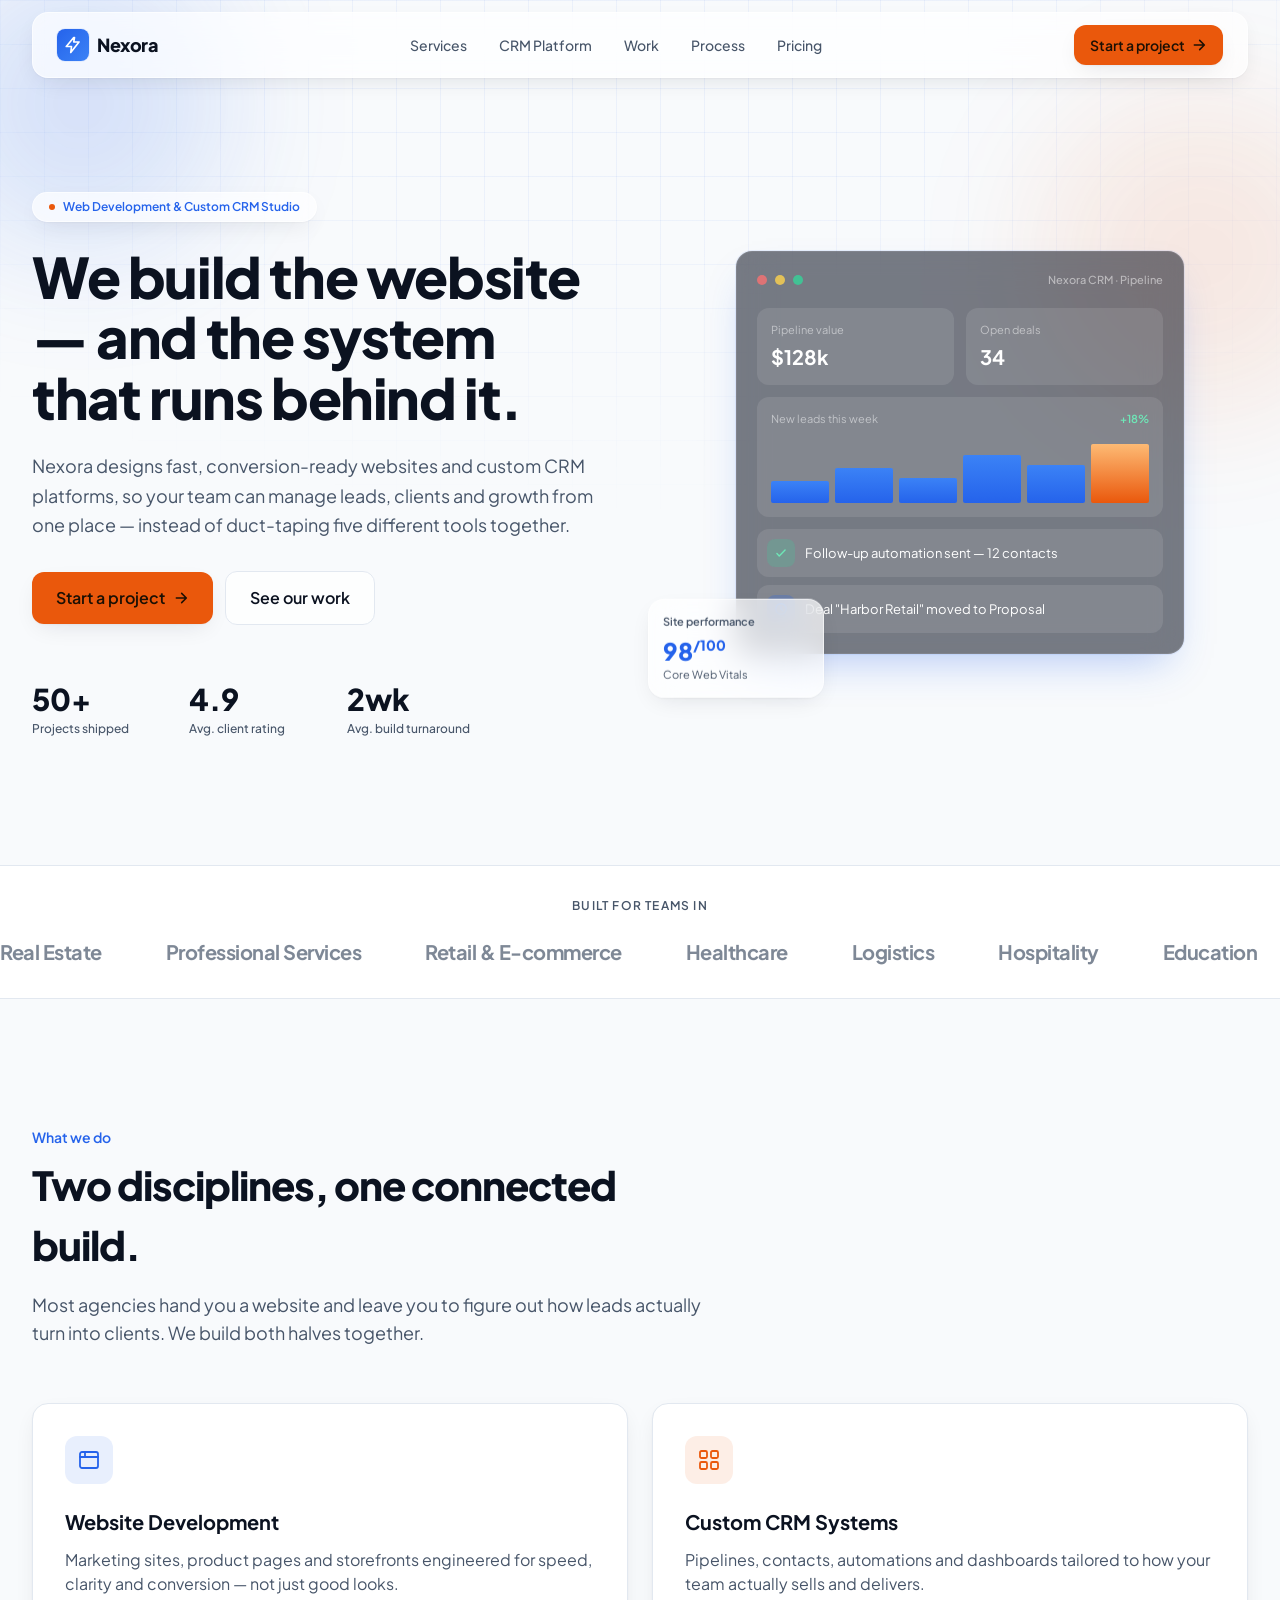
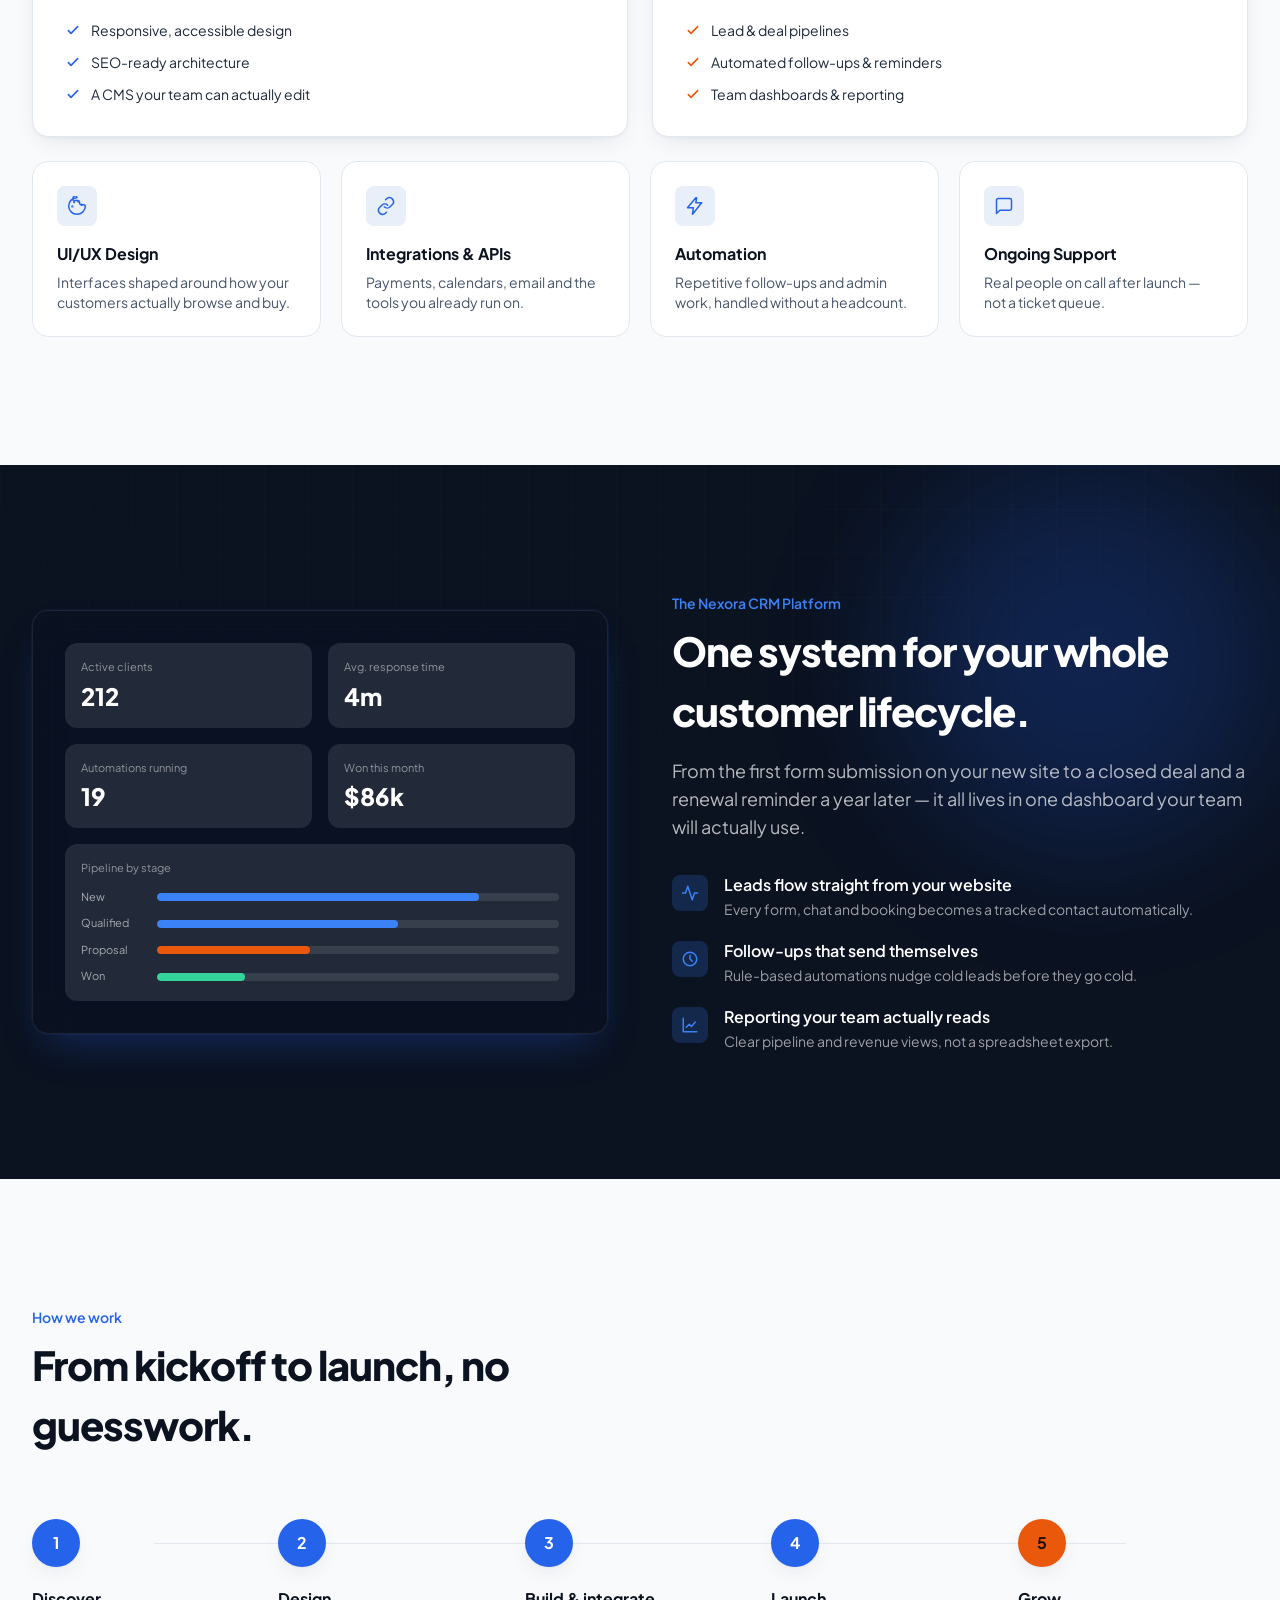
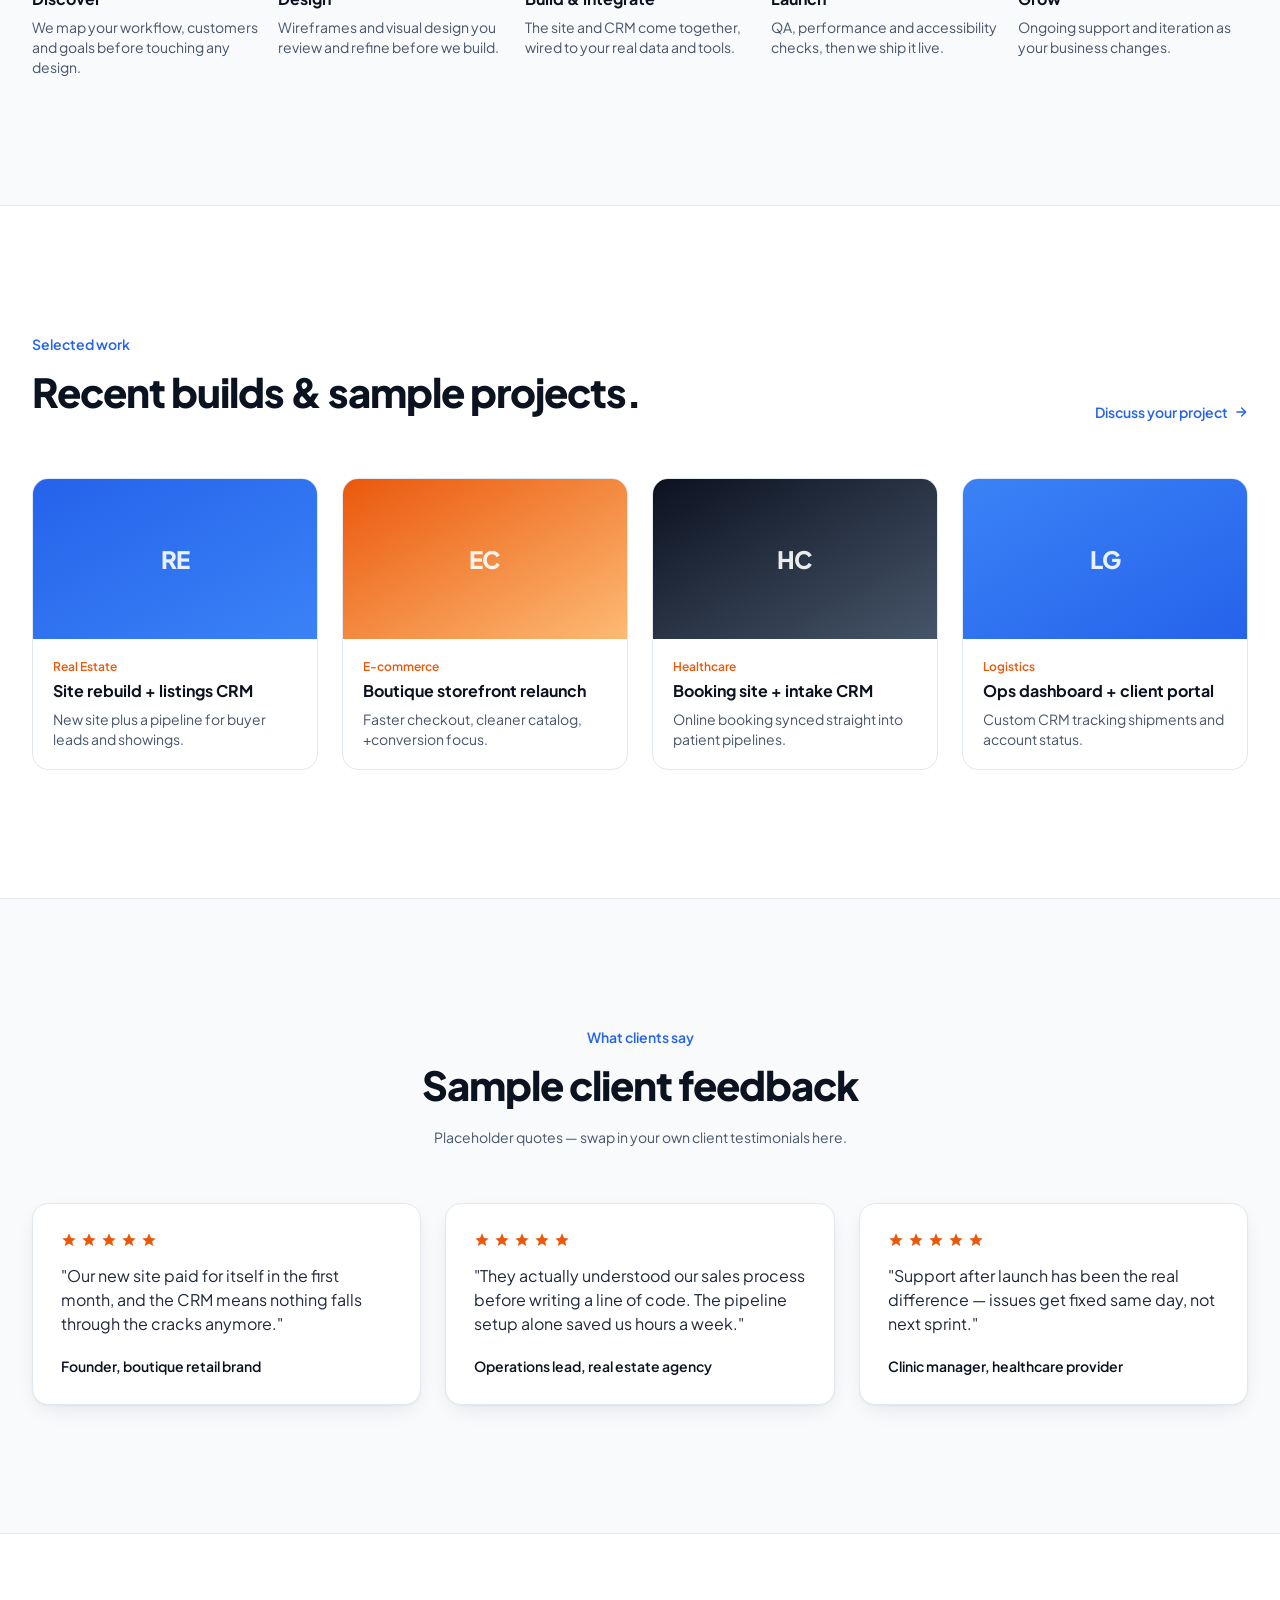
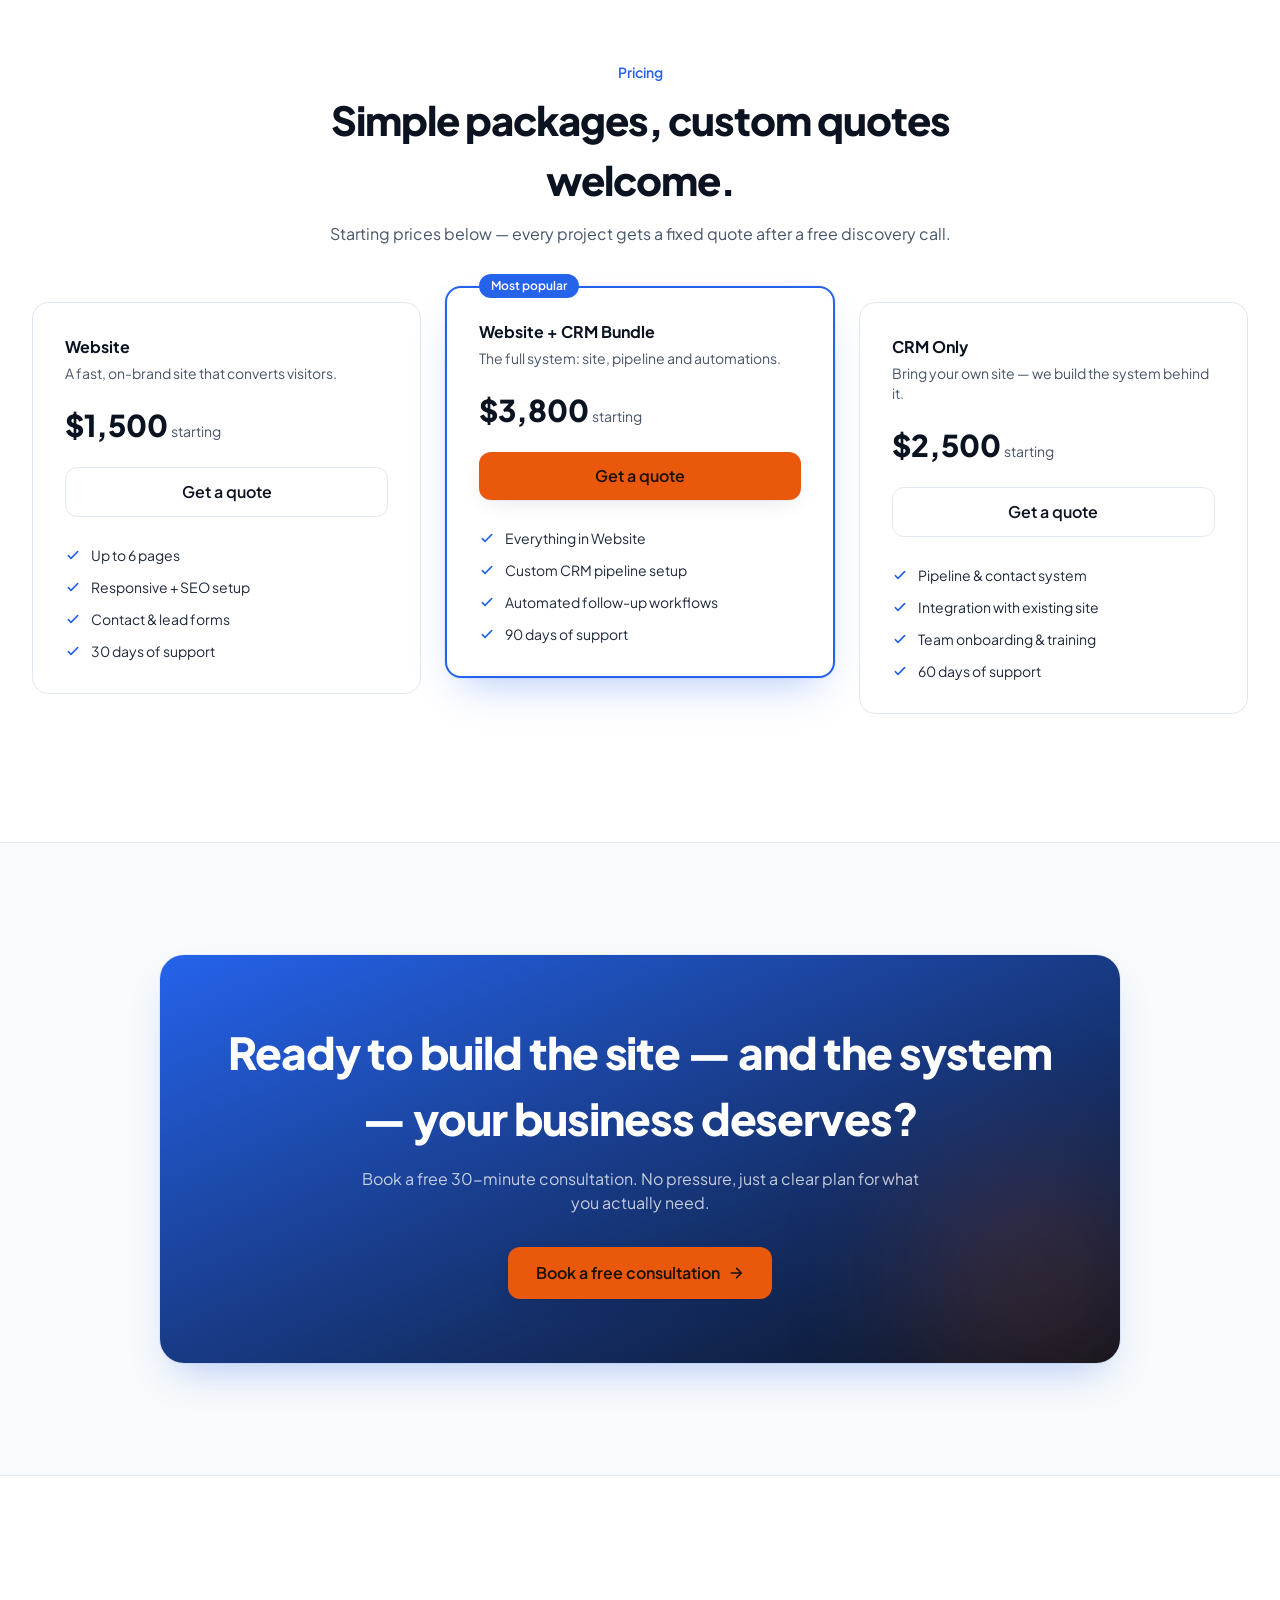
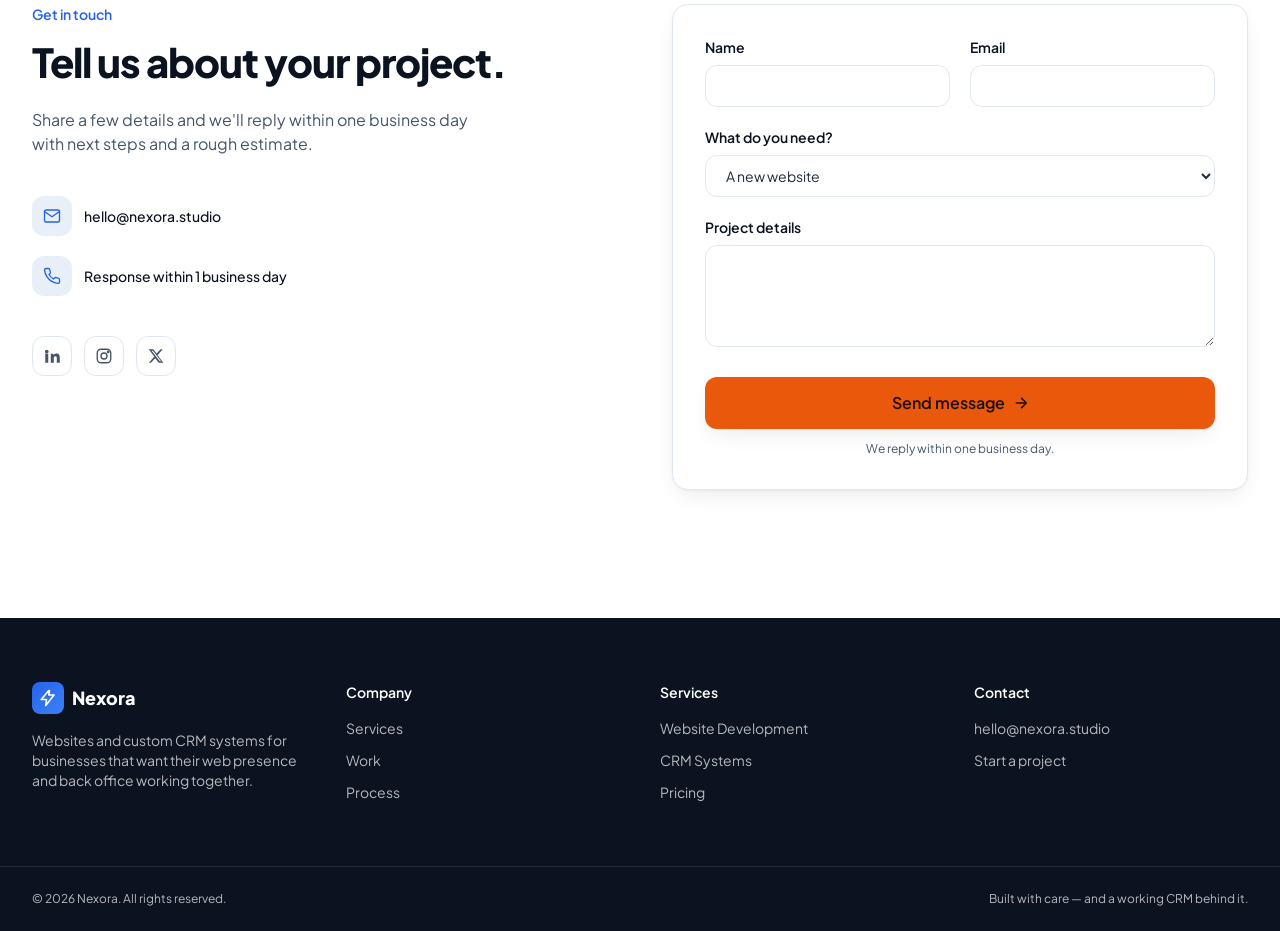
==== index.html @ 3439d44a "Build Nexora business site: websites & CRM studio landing page - Replace placeholder Index.html with" ====
<!DOCTYPE html>
<html lang="en">
<head>
<meta charset="UTF-8" />
<meta name="viewport" content="width=device-width, initial-scale=1.0" />
<title>Nexora — Websites &amp; CRM Systems Built to Grow Your Business</title>
<meta name="description" content="Nexora designs fast, conversion-ready websites and custom CRM systems, so you can run leads, clients and growth from one place." />
<meta name="theme-color" content="#F8FAFC" />

<link rel="preconnect" href="https://fonts.googleapis.com" />
<link rel="preconnect" href="https://fonts.gstatic.com" crossorigin />
<link href="https://fonts.googleapis.com/css2?family=Plus+Jakarta+Sans:wght@400;500;600;700;800&family=Plus+Jakarta+Sans:ital@0;1&display=swap" rel="stylesheet" />

<!-- Tailwind is pre-compiled to assets/css/tailwind.css (see assets/README.md) — no runtime CDN dependency. -->
<link rel="stylesheet" href="assets/css/tailwind.css" />
<link rel="stylesheet" href="assets/css/custom.css" />
</head>
<body class="bg-bg text-fg font-sans antialiased">

<a href="#main" class="skip-link">Skip to content</a>

<!-- ============ NAV ============ -->
<header id="site-nav" class="fixed top-0 inset-x-0 z-50 transition-all duration-300">
  <div class="mx-auto max-w-7xl px-5 sm:px-8">
    <div id="nav-inner" class="mt-3 flex items-center justify-between rounded-2xl glass shadow-soft px-4 sm:px-6 py-3 transition-all duration-300">
      <a href="#main" class="flex items-center gap-2 font-extrabold text-lg tracking-tight text-ink">
        <span class="inline-flex h-8 w-8 items-center justify-center rounded-lg bg-gradient-to-br from-primary to-secondary text-white shadow-glow" aria-hidden="true">
          <svg width="18" height="18" viewBox="0 0 24 24" fill="none" stroke="currentColor" stroke-width="2.2" stroke-linecap="round" stroke-linejoin="round"><path d="M13 2 3 14h7l-1 8 11-14h-7l1-6z"/></svg>
        </span>
        Nexora
      </a>

      <nav aria-label="Primary" class="hidden md:flex items-center gap-8 text-sm font-medium text-mutedfg">
        <a href="#services" class="nav-link hover:text-ink">Services</a>
        <a href="#crm" class="nav-link hover:text-ink">CRM Platform</a>
        <a href="#work" class="nav-link hover:text-ink">Work</a>
        <a href="#process" class="nav-link hover:text-ink">Process</a>
        <a href="#pricing" class="nav-link hover:text-ink">Pricing</a>
      </nav>

      <div class="flex items-center gap-2">
        <a href="#contact" class="hidden sm:inline-flex btn items-center gap-1.5 rounded-xl bg-accent text-onaccent px-4 py-2.5 text-sm font-semibold shadow-soft hover:shadow-glow">
          Start a project
          <svg width="16" height="16" viewBox="0 0 24 24" fill="none" stroke="currentColor" stroke-width="2.3" stroke-linecap="round" stroke-linejoin="round" aria-hidden="true"><path d="M5 12h14M13 5l7 7-7 7"/></svg>
        </a>
        <button id="menu-btn" type="button" aria-label="Open menu" aria-expanded="false" aria-controls="mobile-menu" class="md:hidden inline-flex h-10 w-10 items-center justify-center rounded-xl text-ink hover:bg-muted">
          <svg id="icon-open" width="22" height="22" viewBox="0 0 24 24" fill="none" stroke="currentColor" stroke-width="2" stroke-linecap="round"><path d="M4 7h16M4 12h16M4 17h16"/></svg>
          <svg id="icon-close" width="22" height="22" viewBox="0 0 24 24" fill="none" stroke="currentColor" stroke-width="2" stroke-linecap="round" class="hidden"><path d="M6 6l12 12M18 6 6 18"/></svg>
        </button>
      </div>
    </div>

    <nav id="mobile-menu" aria-label="Mobile" class="hidden md:hidden mt-2 rounded-2xl glass shadow-soft p-4 flex flex-col gap-1 text-sm font-medium text-mutedfg">
      <a href="#services" class="rounded-lg px-3 py-2.5 hover:bg-muted hover:text-ink">Services</a>
      <a href="#crm" class="rounded-lg px-3 py-2.5 hover:bg-muted hover:text-ink">CRM Platform</a>
      <a href="#work" class="rounded-lg px-3 py-2.5 hover:bg-muted hover:text-ink">Work</a>
      <a href="#process" class="rounded-lg px-3 py-2.5 hover:bg-muted hover:text-ink">Process</a>
      <a href="#pricing" class="rounded-lg px-3 py-2.5 hover:bg-muted hover:text-ink">Pricing</a>
      <a href="#contact" class="mt-2 inline-flex justify-center items-center gap-1.5 rounded-xl bg-accent text-onaccent px-4 py-2.5 font-semibold">Start a project</a>
    </nav>
  </div>
</header>

<main id="main">

  <!-- ============ HERO ============ -->
  <section class="relative overflow-hidden pt-40 pb-24 sm:pt-48 sm:pb-32">
    <div class="absolute inset-0 bg-grid" aria-hidden="true"></div>
    <div class="blob w-72 h-72 bg-primary/30 -top-10 -left-16" aria-hidden="true"></div>
    <div class="blob blob-2 w-80 h-80 bg-accent/20 top-24 -right-20" aria-hidden="true"></div>

    <div class="relative mx-auto max-w-7xl px-5 sm:px-8">
      <div class="grid lg:grid-cols-2 gap-16 items-center">
        <div>
          <div data-reveal data-reveal-y="16" class="inline-flex items-center gap-2 rounded-full glass px-4 py-1.5 text-xs font-semibold text-primary shadow-soft">
            <span class="h-1.5 w-1.5 rounded-full bg-accent" aria-hidden="true"></span>
            Web Development &amp; Custom CRM Studio
          </div>

          <h1 data-reveal data-reveal-y="22" class="mt-6 font-extrabold tracking-tight text-ink" style="font-size:clamp(2.25rem,5vw,3.5rem); line-height:1.08;">
            We build the website — and the system that runs behind it.
          </h1>

          <p data-reveal data-reveal-y="22" class="mt-6 max-w-xl text-lg text-mutedfg leading-relaxed">
            Nexora designs fast, conversion-ready websites and custom CRM platforms, so your team can manage leads, clients and growth from one place — instead of duct-taping five different tools together.
          </p>

          <div data-reveal data-reveal-y="22" class="mt-8 flex flex-wrap items-center gap-3">
            <a href="#contact" class="btn inline-flex items-center gap-2 rounded-xl bg-accent text-onaccent px-6 py-3.5 font-semibold shadow-soft hover:shadow-glow">
              Start a project
              <svg width="16" height="16" viewBox="0 0 24 24" fill="none" stroke="currentColor" stroke-width="2.3" stroke-linecap="round" stroke-linejoin="round" aria-hidden="true"><path d="M5 12h14M13 5l7 7-7 7"/></svg>
            </a>
            <a href="#work" class="btn inline-flex items-center gap-2 rounded-xl border border-borderc bg-white/70 px-6 py-3.5 font-semibold text-ink hover:bg-white">
              See our work
            </a>
          </div>

          <dl data-reveal data-reveal-y="18" class="mt-14 grid grid-cols-3 gap-6 max-w-md">
            <div>
              <dt class="sr-only">Projects shipped</dt>
              <dd class="text-3xl font-extrabold text-ink"><span class="counter" data-target="50">0</span>+</dd>
              <p class="mt-1 text-xs font-medium text-mutedfg">Projects shipped</p>
            </div>
            <div>
              <dt class="sr-only">Average client rating</dt>
              <dd class="text-3xl font-extrabold text-ink"><span class="counter" data-target="4.9" data-decimal="1">0</span></dd>
              <p class="mt-1 text-xs font-medium text-mutedfg">Avg. client rating</p>
            </div>
            <div>
              <dt class="sr-only">Average build time in weeks</dt>
              <dd class="text-3xl font-extrabold text-ink"><span class="counter" data-target="2">0</span>wk</dd>
              <p class="mt-1 text-xs font-medium text-mutedfg">Avg. build turnaround</p>
            </div>
          </dl>
        </div>

        <!-- Floating CRM mockup -->
        <div class="relative" data-reveal data-reveal-y="30">
          <div id="hero-float" class="relative mx-auto max-w-md rounded-2xl glass-dark shadow-glow p-5 text-white">
            <div class="flex items-center justify-between">
              <div class="flex items-center gap-2">
                <span class="h-2.5 w-2.5 rounded-full bg-red-400/80" aria-hidden="true"></span>
                <span class="h-2.5 w-2.5 rounded-full bg-amber-300/80" aria-hidden="true"></span>
                <span class="h-2.5 w-2.5 rounded-full bg-emerald-400/80" aria-hidden="true"></span>
              </div>
              <span class="text-[11px] font-medium text-white/50">Nexora CRM · Pipeline</span>
            </div>

            <div class="mt-5 grid grid-cols-2 gap-3">
              <div class="rounded-xl bg-white/10 p-3.5">
                <p class="text-[11px] text-white/50">Pipeline value</p>
                <p class="mt-1 text-xl font-bold">$<span class="counter" data-target="128">0</span>k</p>
              </div>
              <div class="rounded-xl bg-white/10 p-3.5">
                <p class="text-[11px] text-white/50">Open deals</p>
                <p class="mt-1 text-xl font-bold"><span class="counter" data-target="34">0</span></p>
              </div>
            </div>

            <div class="mt-3 rounded-xl bg-white/10 p-3.5">
              <div class="flex items-center justify-between text-[11px] text-white/50">
                <span>New leads this week</span>
                <span class="text-emerald-300 font-semibold">+18%</span>
              </div>
              <div class="mt-3 flex items-end gap-1.5 h-16" aria-hidden="true">
                <span class="flex-1 rounded-sm bg-gradient-to-t from-primary to-secondary" style="height:35%"></span>
                <span class="flex-1 rounded-sm bg-gradient-to-t from-primary to-secondary" style="height:55%"></span>
                <span class="flex-1 rounded-sm bg-gradient-to-t from-primary to-secondary" style="height:40%"></span>
                <span class="flex-1 rounded-sm bg-gradient-to-t from-primary to-secondary" style="height:75%"></span>
                <span class="flex-1 rounded-sm bg-gradient-to-t from-primary to-secondary" style="height:60%"></span>
                <span class="flex-1 rounded-sm bg-gradient-to-t from-accent to-orange-300" style="height:92%"></span>
              </div>
            </div>

            <ul class="mt-3 space-y-2">
              <li class="flex items-center gap-2.5 rounded-xl bg-white/10 p-2.5 text-[13px]">
                <span class="flex h-7 w-7 items-center justify-center rounded-lg bg-emerald-400/20 text-emerald-300" aria-hidden="true">
                  <svg width="14" height="14" viewBox="0 0 24 24" fill="none" stroke="currentColor" stroke-width="2.4" stroke-linecap="round" stroke-linejoin="round"><path d="m5 13 4 4L19 7"/></svg>
                </span>
                Follow-up automation sent — 12 contacts
              </li>
              <li class="flex items-center gap-2.5 rounded-xl bg-white/10 p-2.5 text-[13px]">
                <span class="flex h-7 w-7 items-center justify-center rounded-lg bg-primary/25 text-secondary" aria-hidden="true">
                  <svg width="14" height="14" viewBox="0 0 24 24" fill="none" stroke="currentColor" stroke-width="2.4" stroke-linecap="round" stroke-linejoin="round"><path d="M12 8v4l3 3"/><circle cx="12" cy="12" r="9"/></svg>
                </span>
                Deal "Harbor Retail" moved to Proposal
              </li>
            </ul>
          </div>

          <div class="absolute -bottom-6 -left-6 hidden sm:block rounded-2xl glass shadow-soft p-3.5 w-44" id="hero-badge">
            <p class="text-[11px] font-semibold text-mutedfg">Site performance</p>
            <p class="mt-1 text-2xl font-extrabold text-primary">98<span class="text-sm align-top">/100</span></p>
            <p class="text-[11px] text-mutedfg">Core Web Vitals</p>
          </div>
        </div>
      </div>
    </div>
  </section>

  <!-- ============ LOGO / TRUST MARQUEE ============ -->
  <section class="border-y border-borderc bg-white py-8 overflow-hidden" aria-label="Industries we work with">
    <p class="text-center text-xs font-semibold uppercase tracking-widest text-mutedfg mb-6">Built for teams in</p>
    <div class="relative">
      <div class="flex whitespace-nowrap marquee-track w-max text-mutedfg/70 font-bold text-xl tracking-tight gap-16">
        <span>Real Estate</span><span>Professional Services</span><span>Retail &amp; E-commerce</span><span>Healthcare</span><span>Logistics</span><span>Hospitality</span><span>Education</span>
        <span>Real Estate</span><span>Professional Services</span><span>Retail &amp; E-commerce</span><span>Healthcare</span><span>Logistics</span><span>Hospitality</span><span>Education</span>
      </div>
    </div>
  </section>

  <!-- ============ SERVICES ============ -->
  <section id="services" class="py-24 sm:py-32">
    <div class="mx-auto max-w-7xl px-5 sm:px-8">
      <div class="max-w-2xl" data-reveal data-reveal-y="20">
        <p class="text-sm font-semibold text-primary">What we do</p>
        <h2 class="mt-2 font-extrabold text-ink tracking-tight" style="font-size:clamp(1.75rem,3.4vw,2.5rem);">Two disciplines, one connected build.</h2>
        <p class="mt-4 text-lg text-mutedfg">Most agencies hand you a website and leave you to figure out how leads actually turn into clients. We build both halves together.</p>
      </div>

      <div class="mt-14 grid lg:grid-cols-2 gap-6">
        <!-- Website Dev -->
        <div data-reveal data-reveal-y="24" class="group relative rounded-2xl border border-borderc bg-card p-8 shadow-soft card-hover">
          <span class="flex h-12 w-12 items-center justify-center rounded-xl bg-primary/10 text-primary" aria-hidden="true">
            <svg width="24" height="24" viewBox="0 0 24 24" fill="none" stroke="currentColor" stroke-width="1.8" stroke-linecap="round" stroke-linejoin="round"><rect x="3" y="4" width="18" height="16" rx="2"/><path d="M3 9h18M8 4v5"/></svg>
          </span>
          <h3 class="mt-6 text-xl font-bold text-ink">Website Development</h3>
          <p class="mt-3 text-mutedfg">Marketing sites, product pages and storefronts engineered for speed, clarity and conversion — not just good looks.</p>
          <ul class="mt-6 space-y-3 text-sm text-fg">
            <li class="flex items-start gap-2.5"><svg class="mt-0.5 shrink-0 text-primary" width="16" height="16" viewBox="0 0 24 24" fill="none" stroke="currentColor" stroke-width="2.4" stroke-linecap="round" stroke-linejoin="round" aria-hidden="true"><path d="m5 13 4 4L19 7"/></svg>Responsive, accessible design</li>
            <li class="flex items-start gap-2.5"><svg class="mt-0.5 shrink-0 text-primary" width="16" height="16" viewBox="0 0 24 24" fill="none" stroke="currentColor" stroke-width="2.4" stroke-linecap="round" stroke-linejoin="round" aria-hidden="true"><path d="m5 13 4 4L19 7"/></svg>SEO-ready architecture</li>
            <li class="flex items-start gap-2.5"><svg class="mt-0.5 shrink-0 text-primary" width="16" height="16" viewBox="0 0 24 24" fill="none" stroke="currentColor" stroke-width="2.4" stroke-linecap="round" stroke-linejoin="round" aria-hidden="true"><path d="m5 13 4 4L19 7"/></svg>A CMS your team can actually edit</li>
          </ul>
        </div>

        <!-- CRM -->
        <div data-reveal data-reveal-y="24" class="group relative rounded-2xl border border-borderc bg-card p-8 shadow-soft card-hover">
          <span class="flex h-12 w-12 items-center justify-center rounded-xl bg-accent/10 text-accent" aria-hidden="true">
            <svg width="24" height="24" viewBox="0 0 24 24" fill="none" stroke="currentColor" stroke-width="1.8" stroke-linecap="round" stroke-linejoin="round"><rect x="3" y="3" width="7" height="7" rx="1.5"/><rect x="14" y="3" width="7" height="7" rx="1.5"/><rect x="3" y="14" width="7" height="7" rx="1.5"/><rect x="14" y="14" width="7" height="7" rx="1.5"/></svg>
          </span>
          <h3 class="mt-6 text-xl font-bold text-ink">Custom CRM Systems</h3>
          <p class="mt-3 text-mutedfg">Pipelines, contacts, automations and dashboards tailored to how your team actually sells and delivers.</p>
          <ul class="mt-6 space-y-3 text-sm text-fg">
            <li class="flex items-start gap-2.5"><svg class="mt-0.5 shrink-0 text-accent" width="16" height="16" viewBox="0 0 24 24" fill="none" stroke="currentColor" stroke-width="2.4" stroke-linecap="round" stroke-linejoin="round" aria-hidden="true"><path d="m5 13 4 4L19 7"/></svg>Lead &amp; deal pipelines</li>
            <li class="flex items-start gap-2.5"><svg class="mt-0.5 shrink-0 text-accent" width="16" height="16" viewBox="0 0 24 24" fill="none" stroke="currentColor" stroke-width="2.4" stroke-linecap="round" stroke-linejoin="round" aria-hidden="true"><path d="m5 13 4 4L19 7"/></svg>Automated follow-ups &amp; reminders</li>
            <li class="flex items-start gap-2.5"><svg class="mt-0.5 shrink-0 text-accent" width="16" height="16" viewBox="0 0 24 24" fill="none" stroke="currentColor" stroke-width="2.4" stroke-linecap="round" stroke-linejoin="round" aria-hidden="true"><path d="m5 13 4 4L19 7"/></svg>Team dashboards &amp; reporting</li>
          </ul>
        </div>
      </div>

      <!-- supporting features -->
      <div class="mt-6 grid sm:grid-cols-2 lg:grid-cols-4 gap-5">
        <div data-reveal data-reveal-y="20" class="rounded-2xl border border-borderc bg-card p-6 card-hover">
          <span class="flex h-10 w-10 items-center justify-center rounded-lg bg-muted text-primary" aria-hidden="true">
            <svg width="20" height="20" viewBox="0 0 24 24" fill="none" stroke="currentColor" stroke-width="1.8" stroke-linecap="round" stroke-linejoin="round"><circle cx="13.5" cy="6.5" r=".5"/><circle cx="17.5" cy="10.5" r=".5"/><circle cx="8.5" cy="7.5" r=".5"/><circle cx="6.5" cy="12.5" r=".5"/><path d="M12 2a10 10 0 1 0 10 10c0-1-1-1.5-2-1.5h-3a2 2 0 0 1-2-2v-1a2 2 0 0 0-2-2H9a2 2 0 0 1-2-2 4 4 0 0 1 4-4Z"/></svg>
          </span>
          <h4 class="mt-4 font-bold text-ink">UI/UX Design</h4>
          <p class="mt-1.5 text-sm text-mutedfg">Interfaces shaped around how your customers actually browse and buy.</p>
        </div>
        <div data-reveal data-reveal-y="20" class="rounded-2xl border border-borderc bg-card p-6 card-hover">
          <span class="flex h-10 w-10 items-center justify-center rounded-lg bg-muted text-primary" aria-hidden="true">
            <svg width="20" height="20" viewBox="0 0 24 24" fill="none" stroke="currentColor" stroke-width="1.8" stroke-linecap="round" stroke-linejoin="round"><path d="M10 13a5 5 0 0 0 7 0l3-3a5 5 0 0 0-7-7l-1.5 1.5"/><path d="M14 11a5 5 0 0 0-7 0l-3 3a5 5 0 0 0 7 7l1.5-1.5"/></svg>
          </span>
          <h4 class="mt-4 font-bold text-ink">Integrations &amp; APIs</h4>
          <p class="mt-1.5 text-sm text-mutedfg">Payments, calendars, email and the tools you already run on.</p>
        </div>
        <div data-reveal data-reveal-y="20" class="rounded-2xl border border-borderc bg-card p-6 card-hover">
          <span class="flex h-10 w-10 items-center justify-center rounded-lg bg-muted text-primary" aria-hidden="true">
            <svg width="20" height="20" viewBox="0 0 24 24" fill="none" stroke="currentColor" stroke-width="1.8" stroke-linecap="round" stroke-linejoin="round"><path d="M13 2 3 14h7l-1 8 11-14h-7l1-6z"/></svg>
          </span>
          <h4 class="mt-4 font-bold text-ink">Automation</h4>
          <p class="mt-1.5 text-sm text-mutedfg">Repetitive follow-ups and admin work, handled without a headcount.</p>
        </div>
        <div data-reveal data-reveal-y="20" class="rounded-2xl border border-borderc bg-card p-6 card-hover">
          <span class="flex h-10 w-10 items-center justify-center rounded-lg bg-muted text-primary" aria-hidden="true">
            <svg width="20" height="20" viewBox="0 0 24 24" fill="none" stroke="currentColor" stroke-width="1.8" stroke-linecap="round" stroke-linejoin="round"><path d="M21 15a2 2 0 0 1-2 2H7l-4 4V5a2 2 0 0 1 2-2h14a2 2 0 0 1 2 2z"/></svg>
          </span>
          <h4 class="mt-4 font-bold text-ink">Ongoing Support</h4>
          <p class="mt-1.5 text-sm text-mutedfg">Real people on call after launch — not a ticket queue.</p>
        </div>
      </div>
    </div>
  </section>

  <!-- ============ CRM SHOWCASE ============ -->
  <section id="crm" class="relative py-24 sm:py-32 bg-ink overflow-hidden">
    <div class="absolute inset-0 opacity-40 bg-grid" style="filter:invert(1);" aria-hidden="true"></div>
    <div class="blob w-96 h-96 bg-primary/40 top-0 right-0" aria-hidden="true"></div>

    <div class="relative mx-auto max-w-7xl px-5 sm:px-8 grid lg:grid-cols-2 gap-16 items-center">
      <div class="order-2 lg:order-1" data-reveal data-reveal-y="26">
        <div class="rounded-2xl glass-dark p-6 sm:p-8 text-white shadow-glow">
          <div class="grid grid-cols-2 gap-4">
            <div class="rounded-xl bg-white/10 p-4">
              <p class="text-[11px] text-white/50">Active clients</p>
              <p class="mt-1 text-2xl font-extrabold"><span class="counter" data-target="212">0</span></p>
            </div>
            <div class="rounded-xl bg-white/10 p-4">
              <p class="text-[11px] text-white/50">Avg. response time</p>
              <p class="mt-1 text-2xl font-extrabold"><span class="counter" data-target="4">0</span>m</p>
            </div>
            <div class="rounded-xl bg-white/10 p-4">
              <p class="text-[11px] text-white/50">Automations running</p>
              <p class="mt-1 text-2xl font-extrabold"><span class="counter" data-target="19">0</span></p>
            </div>
            <div class="rounded-xl bg-white/10 p-4">
              <p class="text-[11px] text-white/50">Won this month</p>
              <p class="mt-1 text-2xl font-extrabold">$<span class="counter" data-target="86">0</span>k</p>
            </div>
          </div>

          <div class="mt-4 rounded-xl bg-white/10 p-4">
            <p class="text-[11px] text-white/50 mb-3">Pipeline by stage</p>
            <div class="space-y-2.5" aria-hidden="true">
              <div class="flex items-center gap-3 text-[11px] text-white/60">
                <span class="w-16">New</span>
                <span class="flex-1 h-2 rounded-full bg-white/10 overflow-hidden"><span class="block h-full w-[80%] rounded-full bg-secondary"></span></span>
              </div>
              <div class="flex items-center gap-3 text-[11px] text-white/60">
                <span class="w-16">Qualified</span>
                <span class="flex-1 h-2 rounded-full bg-white/10 overflow-hidden"><span class="block h-full w-[60%] rounded-full bg-secondary"></span></span>
              </div>
              <div class="flex items-center gap-3 text-[11px] text-white/60">
                <span class="w-16">Proposal</span>
                <span class="flex-1 h-2 rounded-full bg-white/10 overflow-hidden"><span class="block h-full w-[38%] rounded-full bg-accent"></span></span>
              </div>
              <div class="flex items-center gap-3 text-[11px] text-white/60">
                <span class="w-16">Won</span>
                <span class="flex-1 h-2 rounded-full bg-white/10 overflow-hidden"><span class="block h-full w-[22%] rounded-full bg-emerald-400"></span></span>
              </div>
            </div>
          </div>
        </div>
      </div>

      <div class="order-1 lg:order-2 text-white">
        <p data-reveal data-reveal-y="16" class="text-sm font-semibold text-secondary">The Nexora CRM Platform</p>
        <h2 data-reveal data-reveal-y="20" class="mt-2 font-extrabold tracking-tight" style="font-size:clamp(1.75rem,3.4vw,2.5rem);">One system for your whole customer lifecycle.</h2>
        <p data-reveal data-reveal-y="20" class="mt-4 text-lg text-white/70">From the first form submission on your new site to a closed deal and a renewal reminder a year later — it all lives in one dashboard your team will actually use.</p>

        <ul class="mt-8 space-y-5">
          <li data-reveal data-reveal-y="18" class="flex gap-4">
            <span class="mt-0.5 flex h-9 w-9 shrink-0 items-center justify-center rounded-lg bg-secondary/20 text-secondary" aria-hidden="true">
              <svg width="18" height="18" viewBox="0 0 24 24" fill="none" stroke="currentColor" stroke-width="2" stroke-linecap="round" stroke-linejoin="round"><path d="M22 12h-4l-3 9L9 3l-3 9H2"/></svg>
            </span>
            <div>
              <p class="font-semibold">Leads flow straight from your website</p>
              <p class="text-sm text-white/60 mt-0.5">Every form, chat and booking becomes a tracked contact automatically.</p>
            </div>
          </li>
          <li data-reveal data-reveal-y="18" class="flex gap-4">
            <span class="mt-0.5 flex h-9 w-9 shrink-0 items-center justify-center rounded-lg bg-secondary/20 text-secondary" aria-hidden="true">
              <svg width="18" height="18" viewBox="0 0 24 24" fill="none" stroke="currentColor" stroke-width="2" stroke-linecap="round" stroke-linejoin="round"><circle cx="12" cy="12" r="9"/><path d="M12 7v5l3 3"/></svg>
            </span>
            <div>
              <p class="font-semibold">Follow-ups that send themselves</p>
              <p class="text-sm text-white/60 mt-0.5">Rule-based automations nudge cold leads before they go cold.</p>
            </div>
          </li>
          <li data-reveal data-reveal-y="18" class="flex gap-4">
            <span class="mt-0.5 flex h-9 w-9 shrink-0 items-center justify-center rounded-lg bg-secondary/20 text-secondary" aria-hidden="true">
              <svg width="18" height="18" viewBox="0 0 24 24" fill="none" stroke="currentColor" stroke-width="2" stroke-linecap="round" stroke-linejoin="round"><path d="M3 3v18h18"/><path d="M7 15l4-4 3 3 5-6"/></svg>
            </span>
            <div>
              <p class="font-semibold">Reporting your team actually reads</p>
              <p class="text-sm text-white/60 mt-0.5">Clear pipeline and revenue views, not a spreadsheet export.</p>
            </div>
          </li>
        </ul>
      </div>
    </div>
  </section>

  <!-- ============ PROCESS ============ -->
  <section id="process" class="py-24 sm:py-32">
    <div class="mx-auto max-w-7xl px-5 sm:px-8">
      <div class="max-w-2xl" data-reveal data-reveal-y="20">
        <p class="text-sm font-semibold text-primary">How we work</p>
        <h2 class="mt-2 font-extrabold text-ink tracking-tight" style="font-size:clamp(1.75rem,3.4vw,2.5rem);">From kickoff to launch, no guesswork.</h2>
      </div>

      <div class="mt-16 grid sm:grid-cols-2 lg:grid-cols-5 gap-6 lg:gap-4 relative">
        <div class="hidden lg:block absolute top-6 left-[10%] right-[10%] h-px bg-borderc" aria-hidden="true"></div>

        <div data-reveal data-reveal-y="20" class="relative">
          <div class="flex h-12 w-12 items-center justify-center rounded-full bg-primary text-white font-bold shadow-soft relative z-10">1</div>
          <h3 class="mt-5 font-bold text-ink">Discover</h3>
          <p class="mt-1.5 text-sm text-mutedfg">We map your workflow, customers and goals before touching any design.</p>
        </div>
        <div data-reveal data-reveal-y="20" class="relative">
          <div class="flex h-12 w-12 items-center justify-center rounded-full bg-primary text-white font-bold shadow-soft relative z-10">2</div>
          <h3 class="mt-5 font-bold text-ink">Design</h3>
          <p class="mt-1.5 text-sm text-mutedfg">Wireframes and visual design you review and refine before we build.</p>
        </div>
        <div data-reveal data-reveal-y="20" class="relative">
          <div class="flex h-12 w-12 items-center justify-center rounded-full bg-primary text-white font-bold shadow-soft relative z-10">3</div>
          <h3 class="mt-5 font-bold text-ink">Build &amp; integrate</h3>
          <p class="mt-1.5 text-sm text-mutedfg">The site and CRM come together, wired to your real data and tools.</p>
        </div>
        <div data-reveal data-reveal-y="20" class="relative">
          <div class="flex h-12 w-12 items-center justify-center rounded-full bg-primary text-white font-bold shadow-soft relative z-10">4</div>
          <h3 class="mt-5 font-bold text-ink">Launch</h3>
          <p class="mt-1.5 text-sm text-mutedfg">QA, performance and accessibility checks, then we ship it live.</p>
        </div>
        <div data-reveal data-reveal-y="20" class="relative">
          <div class="flex h-12 w-12 items-center justify-center rounded-full bg-accent text-onaccent font-bold shadow-soft relative z-10">5</div>
          <h3 class="mt-5 font-bold text-ink">Grow</h3>
          <p class="mt-1.5 text-sm text-mutedfg">Ongoing support and iteration as your business changes.</p>
        </div>
      </div>
    </div>
  </section>

  <!-- ============ WORK ============ -->
  <section id="work" class="py-24 sm:py-32 bg-white border-y border-borderc">
    <div class="mx-auto max-w-7xl px-5 sm:px-8">
      <div class="flex flex-wrap items-end justify-between gap-6" data-reveal data-reveal-y="20">
        <div class="max-w-2xl">
          <p class="text-sm font-semibold text-primary">Selected work</p>
          <h2 class="mt-2 font-extrabold text-ink tracking-tight" style="font-size:clamp(1.75rem,3.4vw,2.5rem);">Recent builds &amp; sample projects.</h2>
        </div>
        <a href="#contact" class="inline-flex items-center gap-1.5 text-sm font-semibold text-primary hover:underline">
          Discuss your project
          <svg width="14" height="14" viewBox="0 0 24 24" fill="none" stroke="currentColor" stroke-width="2.4" stroke-linecap="round" stroke-linejoin="round" aria-hidden="true"><path d="M5 12h14M13 5l7 7-7 7"/></svg>
        </a>
      </div>

      <div class="mt-14 grid sm:grid-cols-2 lg:grid-cols-4 gap-6">
        <a href="#contact" data-reveal data-reveal-y="24" class="group rounded-2xl border border-borderc overflow-hidden bg-card card-hover">
          <div class="h-40 bg-gradient-to-br from-primary to-secondary relative flex items-center justify-center">
            <span class="text-white/90 font-extrabold text-2xl tracking-tight">RE</span>
            <span class="absolute inset-0 bg-ink/0 group-hover:bg-ink/10 transition-colors"></span>
          </div>
          <div class="p-5">
            <p class="text-xs font-semibold text-accent">Real Estate</p>
            <h3 class="mt-1 font-bold text-ink">Site rebuild + listings CRM</h3>
            <p class="mt-1.5 text-sm text-mutedfg">New site plus a pipeline for buyer leads and showings.</p>
          </div>
        </a>
        <a href="#contact" data-reveal data-reveal-y="24" class="group rounded-2xl border border-borderc overflow-hidden bg-card card-hover">
          <div class="h-40 bg-gradient-to-br from-accent to-orange-300 relative flex items-center justify-center">
            <span class="text-white/90 font-extrabold text-2xl tracking-tight">EC</span>
            <span class="absolute inset-0 bg-ink/0 group-hover:bg-ink/10 transition-colors"></span>
          </div>
          <div class="p-5">
            <p class="text-xs font-semibold text-accent">E-commerce</p>
            <h3 class="mt-1 font-bold text-ink">Boutique storefront relaunch</h3>
            <p class="mt-1.5 text-sm text-mutedfg">Faster checkout, cleaner catalog, +conversion focus.</p>
          </div>
        </a>
        <a href="#contact" data-reveal data-reveal-y="24" class="group rounded-2xl border border-borderc overflow-hidden bg-card card-hover">
          <div class="h-40 bg-gradient-to-br from-ink to-slate-600 relative flex items-center justify-center">
            <span class="text-white/90 font-extrabold text-2xl tracking-tight">HC</span>
            <span class="absolute inset-0 bg-ink/0 group-hover:bg-ink/10 transition-colors"></span>
          </div>
          <div class="p-5">
            <p class="text-xs font-semibold text-accent">Healthcare</p>
            <h3 class="mt-1 font-bold text-ink">Booking site + intake CRM</h3>
            <p class="mt-1.5 text-sm text-mutedfg">Online booking synced straight into patient pipelines.</p>
          </div>
        </a>
        <a href="#contact" data-reveal data-reveal-y="24" class="group rounded-2xl border border-borderc overflow-hidden bg-card card-hover">
          <div class="h-40 bg-gradient-to-br from-secondary to-primary relative flex items-center justify-center">
            <span class="text-white/90 font-extrabold text-2xl tracking-tight">LG</span>
            <span class="absolute inset-0 bg-ink/0 group-hover:bg-ink/10 transition-colors"></span>
          </div>
          <div class="p-5">
            <p class="text-xs font-semibold text-accent">Logistics</p>
            <h3 class="mt-1 font-bold text-ink">Ops dashboard + client portal</h3>
            <p class="mt-1.5 text-sm text-mutedfg">Custom CRM tracking shipments and account status.</p>
          </div>
        </a>
      </div>
    </div>
  </section>

  <!-- ============ TESTIMONIALS ============ -->
  <section class="py-24 sm:py-32">
    <div class="mx-auto max-w-7xl px-5 sm:px-8">
      <div class="max-w-2xl mx-auto text-center" data-reveal data-reveal-y="20">
        <p class="text-sm font-semibold text-primary">What clients say</p>
        <h2 class="mt-2 font-extrabold text-ink tracking-tight" style="font-size:clamp(1.75rem,3.4vw,2.5rem);">Sample client feedback</h2>
        <p class="mt-3 text-sm text-mutedfg">Placeholder quotes — swap in your own client testimonials here.</p>
      </div>

      <div class="mt-14 grid md:grid-cols-3 gap-6">
        <figure data-reveal data-reveal-y="24" class="rounded-2xl border border-borderc bg-card p-7 shadow-soft card-hover">
          <div class="flex gap-1 text-accent" aria-hidden="true">
            <svg width="16" height="16" viewBox="0 0 24 24" fill="currentColor"><path d="M12 2l3 7 7 .6-5.3 4.6 1.6 6.8L12 17.3 5.7 21l1.6-6.8L2 9.6 9 9z"/></svg>
            <svg width="16" height="16" viewBox="0 0 24 24" fill="currentColor"><path d="M12 2l3 7 7 .6-5.3 4.6 1.6 6.8L12 17.3 5.7 21l1.6-6.8L2 9.6 9 9z"/></svg>
            <svg width="16" height="16" viewBox="0 0 24 24" fill="currentColor"><path d="M12 2l3 7 7 .6-5.3 4.6 1.6 6.8L12 17.3 5.7 21l1.6-6.8L2 9.6 9 9z"/></svg>
            <svg width="16" height="16" viewBox="0 0 24 24" fill="currentColor"><path d="M12 2l3 7 7 .6-5.3 4.6 1.6 6.8L12 17.3 5.7 21l1.6-6.8L2 9.6 9 9z"/></svg>
            <svg width="16" height="16" viewBox="0 0 24 24" fill="currentColor"><path d="M12 2l3 7 7 .6-5.3 4.6 1.6 6.8L12 17.3 5.7 21l1.6-6.8L2 9.6 9 9z"/></svg>
          </div>
          <blockquote class="mt-4 text-fg">"Our new site paid for itself in the first month, and the CRM means nothing falls through the cracks anymore."</blockquote>
          <figcaption class="mt-5 text-sm font-semibold text-ink">Founder, boutique retail brand</figcaption>
        </figure>
        <figure data-reveal data-reveal-y="24" class="rounded-2xl border border-borderc bg-card p-7 shadow-soft card-hover">
          <div class="flex gap-1 text-accent" aria-hidden="true">
            <svg width="16" height="16" viewBox="0 0 24 24" fill="currentColor"><path d="M12 2l3 7 7 .6-5.3 4.6 1.6 6.8L12 17.3 5.7 21l1.6-6.8L2 9.6 9 9z"/></svg>
            <svg width="16" height="16" viewBox="0 0 24 24" fill="currentColor"><path d="M12 2l3 7 7 .6-5.3 4.6 1.6 6.8L12 17.3 5.7 21l1.6-6.8L2 9.6 9 9z"/></svg>
            <svg width="16" height="16" viewBox="0 0 24 24" fill="currentColor"><path d="M12 2l3 7 7 .6-5.3 4.6 1.6 6.8L12 17.3 5.7 21l1.6-6.8L2 9.6 9 9z"/></svg>
            <svg width="16" height="16" viewBox="0 0 24 24" fill="currentColor"><path d="M12 2l3 7 7 .6-5.3 4.6 1.6 6.8L12 17.3 5.7 21l1.6-6.8L2 9.6 9 9z"/></svg>
            <svg width="16" height="16" viewBox="0 0 24 24" fill="currentColor"><path d="M12 2l3 7 7 .6-5.3 4.6 1.6 6.8L12 17.3 5.7 21l1.6-6.8L2 9.6 9 9z"/></svg>
          </div>
          <blockquote class="mt-4 text-fg">"They actually understood our sales process before writing a line of code. The pipeline setup alone saved us hours a week."</blockquote>
          <figcaption class="mt-5 text-sm font-semibold text-ink">Operations lead, real estate agency</figcaption>
        </figure>
        <figure data-reveal data-reveal-y="24" class="rounded-2xl border border-borderc bg-card p-7 shadow-soft card-hover">
          <div class="flex gap-1 text-accent" aria-hidden="true">
            <svg width="16" height="16" viewBox="0 0 24 24" fill="currentColor"><path d="M12 2l3 7 7 .6-5.3 4.6 1.6 6.8L12 17.3 5.7 21l1.6-6.8L2 9.6 9 9z"/></svg>
            <svg width="16" height="16" viewBox="0 0 24 24" fill="currentColor"><path d="M12 2l3 7 7 .6-5.3 4.6 1.6 6.8L12 17.3 5.7 21l1.6-6.8L2 9.6 9 9z"/></svg>
            <svg width="16" height="16" viewBox="0 0 24 24" fill="currentColor"><path d="M12 2l3 7 7 .6-5.3 4.6 1.6 6.8L12 17.3 5.7 21l1.6-6.8L2 9.6 9 9z"/></svg>
            <svg width="16" height="16" viewBox="0 0 24 24" fill="currentColor"><path d="M12 2l3 7 7 .6-5.3 4.6 1.6 6.8L12 17.3 5.7 21l1.6-6.8L2 9.6 9 9z"/></svg>
            <svg width="16" height="16" viewBox="0 0 24 24" fill="currentColor"><path d="M12 2l3 7 7 .6-5.3 4.6 1.6 6.8L12 17.3 5.7 21l1.6-6.8L2 9.6 9 9z"/></svg>
          </div>
          <blockquote class="mt-4 text-fg">"Support after launch has been the real difference — issues get fixed same day, not next sprint."</blockquote>
          <figcaption class="mt-5 text-sm font-semibold text-ink">Clinic manager, healthcare provider</figcaption>
        </figure>
      </div>
    </div>
  </section>

  <!-- ============ PRICING ============ -->
  <section id="pricing" class="py-24 sm:py-32 bg-white border-y border-borderc">
    <div class="mx-auto max-w-7xl px-5 sm:px-8">
      <div class="max-w-2xl mx-auto text-center" data-reveal data-reveal-y="20">
        <p class="text-sm font-semibold text-primary">Pricing</p>
        <h2 class="mt-2 font-extrabold text-ink tracking-tight" style="font-size:clamp(1.75rem,3.4vw,2.5rem);">Simple packages, custom quotes welcome.</h2>
        <p class="mt-3 text-mutedfg">Starting prices below — every project gets a fixed quote after a free discovery call.</p>
      </div>

      <div class="mt-14 grid lg:grid-cols-3 gap-6 items-start">
        <div data-reveal data-reveal-y="24" class="rounded-2xl border border-borderc bg-card p-8 card-hover">
          <h3 class="font-bold text-ink">Website</h3>
          <p class="mt-1 text-sm text-mutedfg">A fast, on-brand site that converts visitors.</p>
          <p class="mt-6"><span class="text-3xl font-extrabold text-ink">$1,500</span> <span class="text-sm text-mutedfg">starting</span></p>
          <a href="#contact" class="mt-6 btn block text-center rounded-xl border border-borderc py-3 font-semibold text-ink hover:bg-muted">Get a quote</a>
          <ul class="mt-7 space-y-3 text-sm text-fg">
            <li class="flex gap-2.5"><svg class="mt-0.5 shrink-0 text-primary" width="16" height="16" viewBox="0 0 24 24" fill="none" stroke="currentColor" stroke-width="2.4" stroke-linecap="round" stroke-linejoin="round" aria-hidden="true"><path d="m5 13 4 4L19 7"/></svg>Up to 6 pages</li>
            <li class="flex gap-2.5"><svg class="mt-0.5 shrink-0 text-primary" width="16" height="16" viewBox="0 0 24 24" fill="none" stroke="currentColor" stroke-width="2.4" stroke-linecap="round" stroke-linejoin="round" aria-hidden="true"><path d="m5 13 4 4L19 7"/></svg>Responsive + SEO setup</li>
            <li class="flex gap-2.5"><svg class="mt-0.5 shrink-0 text-primary" width="16" height="16" viewBox="0 0 24 24" fill="none" stroke="currentColor" stroke-width="2.4" stroke-linecap="round" stroke-linejoin="round" aria-hidden="true"><path d="m5 13 4 4L19 7"/></svg>Contact &amp; lead forms</li>
            <li class="flex gap-2.5"><svg class="mt-0.5 shrink-0 text-primary" width="16" height="16" viewBox="0 0 24 24" fill="none" stroke="currentColor" stroke-width="2.4" stroke-linecap="round" stroke-linejoin="round" aria-hidden="true"><path d="m5 13 4 4L19 7"/></svg>30 days of support</li>
          </ul>
        </div>

        <div data-reveal data-reveal-y="24" class="relative rounded-2xl border-2 border-primary bg-card p-8 shadow-glow lg:-translate-y-4">
          <span class="absolute -top-3.5 left-8 rounded-full bg-primary text-white text-xs font-semibold px-3 py-1">Most popular</span>
          <h3 class="font-bold text-ink">Website + CRM Bundle</h3>
          <p class="mt-1 text-sm text-mutedfg">The full system: site, pipeline and automations.</p>
          <p class="mt-6"><span class="text-3xl font-extrabold text-ink">$3,800</span> <span class="text-sm text-mutedfg">starting</span></p>
          <a href="#contact" class="mt-6 btn block text-center rounded-xl bg-accent text-onaccent py-3 font-semibold shadow-soft hover:shadow-glow">Get a quote</a>
          <ul class="mt-7 space-y-3 text-sm text-fg">
            <li class="flex gap-2.5"><svg class="mt-0.5 shrink-0 text-primary" width="16" height="16" viewBox="0 0 24 24" fill="none" stroke="currentColor" stroke-width="2.4" stroke-linecap="round" stroke-linejoin="round" aria-hidden="true"><path d="m5 13 4 4L19 7"/></svg>Everything in Website</li>
            <li class="flex gap-2.5"><svg class="mt-0.5 shrink-0 text-primary" width="16" height="16" viewBox="0 0 24 24" fill="none" stroke="currentColor" stroke-width="2.4" stroke-linecap="round" stroke-linejoin="round" aria-hidden="true"><path d="m5 13 4 4L19 7"/></svg>Custom CRM pipeline setup</li>
            <li class="flex gap-2.5"><svg class="mt-0.5 shrink-0 text-primary" width="16" height="16" viewBox="0 0 24 24" fill="none" stroke="currentColor" stroke-width="2.4" stroke-linecap="round" stroke-linejoin="round" aria-hidden="true"><path d="m5 13 4 4L19 7"/></svg>Automated follow-up workflows</li>
            <li class="flex gap-2.5"><svg class="mt-0.5 shrink-0 text-primary" width="16" height="16" viewBox="0 0 24 24" fill="none" stroke="currentColor" stroke-width="2.4" stroke-linecap="round" stroke-linejoin="round" aria-hidden="true"><path d="m5 13 4 4L19 7"/></svg>90 days of support</li>
          </ul>
        </div>

        <div data-reveal data-reveal-y="24" class="rounded-2xl border border-borderc bg-card p-8 card-hover">
          <h3 class="font-bold text-ink">CRM Only</h3>
          <p class="mt-1 text-sm text-mutedfg">Bring your own site — we build the system behind it.</p>
          <p class="mt-6"><span class="text-3xl font-extrabold text-ink">$2,500</span> <span class="text-sm text-mutedfg">starting</span></p>
          <a href="#contact" class="mt-6 btn block text-center rounded-xl border border-borderc py-3 font-semibold text-ink hover:bg-muted">Get a quote</a>
          <ul class="mt-7 space-y-3 text-sm text-fg">
            <li class="flex gap-2.5"><svg class="mt-0.5 shrink-0 text-primary" width="16" height="16" viewBox="0 0 24 24" fill="none" stroke="currentColor" stroke-width="2.4" stroke-linecap="round" stroke-linejoin="round" aria-hidden="true"><path d="m5 13 4 4L19 7"/></svg>Pipeline &amp; contact system</li>
            <li class="flex gap-2.5"><svg class="mt-0.5 shrink-0 text-primary" width="16" height="16" viewBox="0 0 24 24" fill="none" stroke="currentColor" stroke-width="2.4" stroke-linecap="round" stroke-linejoin="round" aria-hidden="true"><path d="m5 13 4 4L19 7"/></svg>Integration with existing site</li>
            <li class="flex gap-2.5"><svg class="mt-0.5 shrink-0 text-primary" width="16" height="16" viewBox="0 0 24 24" fill="none" stroke="currentColor" stroke-width="2.4" stroke-linecap="round" stroke-linejoin="round" aria-hidden="true"><path d="m5 13 4 4L19 7"/></svg>Team onboarding &amp; training</li>
            <li class="flex gap-2.5"><svg class="mt-0.5 shrink-0 text-primary" width="16" height="16" viewBox="0 0 24 24" fill="none" stroke="currentColor" stroke-width="2.4" stroke-linecap="round" stroke-linejoin="round" aria-hidden="true"><path d="m5 13 4 4L19 7"/></svg>60 days of support</li>
          </ul>
        </div>
      </div>
    </div>
  </section>

  <!-- ============ CTA BANNER ============ -->
  <section class="py-20 sm:py-28">
    <div class="mx-auto max-w-5xl px-5 sm:px-8">
      <div data-reveal data-reveal-y="24" class="relative overflow-hidden rounded-3xl bg-gradient-to-br from-primary to-ink px-8 py-16 sm:px-16 text-center shadow-glow">
        <div class="blob w-64 h-64 bg-accent/30 -bottom-10 -right-10" aria-hidden="true"></div>
        <h2 class="relative font-extrabold text-white tracking-tight" style="font-size:clamp(1.75rem,3.6vw,2.75rem);">Ready to build the site — and the system — your business deserves?</h2>
        <p class="relative mt-4 text-white/75 max-w-xl mx-auto">Book a free 30-minute consultation. No pressure, just a clear plan for what you actually need.</p>
        <a href="#contact" class="relative btn mt-8 inline-flex items-center gap-2 rounded-xl bg-accent text-onaccent px-7 py-3.5 font-semibold shadow-soft hover:shadow-glow">
          Book a free consultation
          <svg width="16" height="16" viewBox="0 0 24 24" fill="none" stroke="currentColor" stroke-width="2.3" stroke-linecap="round" stroke-linejoin="round" aria-hidden="true"><path d="M5 12h14M13 5l7 7-7 7"/></svg>
        </a>
      </div>
    </div>
  </section>

  <!-- ============ CONTACT ============ -->
  <section id="contact" class="py-24 sm:py-32 bg-white border-t border-borderc">
    <div class="mx-auto max-w-7xl px-5 sm:px-8 grid lg:grid-cols-2 gap-16">
      <div data-reveal data-reveal-y="20">
        <p class="text-sm font-semibold text-primary">Get in touch</p>
        <h2 class="mt-2 font-extrabold text-ink tracking-tight" style="font-size:clamp(1.75rem,3.4vw,2.5rem);">Tell us about your project.</h2>
        <p class="mt-4 text-mutedfg max-w-md">Share a few details and we'll reply within one business day with next steps and a rough estimate.</p>

        <ul class="mt-10 space-y-5 text-sm">
          <li class="flex items-center gap-3">
            <span class="flex h-10 w-10 items-center justify-center rounded-xl bg-muted text-primary" aria-hidden="true">
              <svg width="18" height="18" viewBox="0 0 24 24" fill="none" stroke="currentColor" stroke-width="1.8" stroke-linecap="round" stroke-linejoin="round"><rect x="2" y="4" width="20" height="16" rx="2"/><path d="m22 6-10 7L2 6"/></svg>
            </span>
            <a href="mailto:hello@nexora.studio" class="font-medium text-ink hover:text-primary">hello@nexora.studio</a>
          </li>
          <li class="flex items-center gap-3">
            <span class="flex h-10 w-10 items-center justify-center rounded-xl bg-muted text-primary" aria-hidden="true">
              <svg width="18" height="18" viewBox="0 0 24 24" fill="none" stroke="currentColor" stroke-width="1.8" stroke-linecap="round" stroke-linejoin="round"><path d="M22 16.9v3a2 2 0 0 1-2.2 2 19.8 19.8 0 0 1-8.6-3.1 19.5 19.5 0 0 1-6-6A19.8 19.8 0 0 1 2.1 4.2 2 2 0 0 1 4.1 2h3a2 2 0 0 1 2 1.7c.1 1 .3 2 .7 2.9a2 2 0 0 1-.4 2.1L8 10a16 16 0 0 0 6 6l1.3-1.4a2 2 0 0 1 2.1-.4c.9.4 1.9.6 2.9.7a2 2 0 0 1 1.7 2Z"/></svg>
            </span>
            <span class="font-medium text-ink">Response within 1 business day</span>
          </li>
        </ul>

        <div class="mt-10 flex gap-3">
          <a href="#" aria-label="Nexora on LinkedIn" class="flex h-10 w-10 items-center justify-center rounded-xl border border-borderc text-mutedfg hover:text-primary hover:border-primary">
            <svg width="18" height="18" viewBox="0 0 24 24" fill="currentColor" aria-hidden="true"><path d="M4.98 3.5a2.5 2.5 0 1 1 0 5 2.5 2.5 0 0 1 0-5ZM3 9h4v12H3V9Zm7 0h3.8v1.7h.05c.53-1 1.83-2.05 3.77-2.05 4.03 0 4.78 2.65 4.78 6.1V21h-4v-5.6c0-1.34-.02-3.06-1.87-3.06-1.87 0-2.16 1.46-2.16 2.96V21h-4V9Z"/></svg>
          </a>
          <a href="#" aria-label="Nexora on Instagram" class="flex h-10 w-10 items-center justify-center rounded-xl border border-borderc text-mutedfg hover:text-primary hover:border-primary">
            <svg width="18" height="18" viewBox="0 0 24 24" fill="none" stroke="currentColor" stroke-width="1.8" aria-hidden="true"><rect x="3" y="3" width="18" height="18" rx="5"/><circle cx="12" cy="12" r="4"/><circle cx="17.5" cy="6.5" r="1"/></svg>
          </a>
          <a href="#" aria-label="Nexora on X" class="flex h-10 w-10 items-center justify-center rounded-xl border border-borderc text-mutedfg hover:text-primary hover:border-primary">
            <svg width="16" height="16" viewBox="0 0 24 24" fill="currentColor" aria-hidden="true"><path d="M18.9 2H22l-7.6 8.7L23 22h-6.9l-5.4-6.6L4.5 22H1.4l8.1-9.3L1 2h7l4.9 6.1L18.9 2Zm-1.2 18h1.9L7.4 4h-2l12.3 16Z"/></svg>
          </a>
        </div>
      </div>

      <form data-reveal data-reveal-y="24" class="rounded-2xl border border-borderc bg-card p-7 sm:p-8 shadow-soft" action="mailto:hello@nexora.studio" method="post" enctype="text/plain">
        <!-- Replace the mailto action above with a real form endpoint (e.g. Formspree) before launch. -->
        <div class="grid sm:grid-cols-2 gap-5">
          <div>
            <label for="name" class="block text-sm font-semibold text-ink">Name</label>
            <input id="name" name="name" type="text" required autocomplete="name" class="mt-2 w-full rounded-xl border border-borderc bg-white px-4 py-2.5 text-sm focus:border-primary" />
          </div>
          <div>
            <label for="email" class="block text-sm font-semibold text-ink">Email</label>
            <input id="email" name="email" type="email" required autocomplete="email" class="mt-2 w-full rounded-xl border border-borderc bg-white px-4 py-2.5 text-sm focus:border-primary" />
          </div>
        </div>
        <div class="mt-5">
          <label for="project" class="block text-sm font-semibold text-ink">What do you need?</label>
          <select id="project" name="project" class="mt-2 w-full rounded-xl border border-borderc bg-white px-4 py-2.5 text-sm focus:border-primary">
            <option>A new website</option>
            <option>A custom CRM</option>
            <option>Website + CRM bundle</option>
            <option>Not sure yet</option>
          </select>
        </div>
        <div class="mt-5">
          <label for="message" class="block text-sm font-semibold text-ink">Project details</label>
          <textarea id="message" name="message" rows="4" required class="mt-2 w-full rounded-xl border border-borderc bg-white px-4 py-2.5 text-sm focus:border-primary"></textarea>
        </div>
        <button type="submit" class="btn mt-6 w-full inline-flex items-center justify-center gap-2 rounded-xl bg-accent text-onaccent py-3.5 font-semibold shadow-soft hover:shadow-glow">
          Send message
          <svg width="16" height="16" viewBox="0 0 24 24" fill="none" stroke="currentColor" stroke-width="2.3" stroke-linecap="round" stroke-linejoin="round" aria-hidden="true"><path d="M5 12h14M13 5l7 7-7 7"/></svg>
        </button>
        <p class="mt-3 text-xs text-mutedfg text-center">We reply within one business day.</p>
      </form>
    </div>
  </section>

</main>

<!-- ============ FOOTER ============ -->
<footer class="bg-ink text-white/70">
  <div class="mx-auto max-w-7xl px-5 sm:px-8 py-16 grid sm:grid-cols-2 lg:grid-cols-4 gap-10">
    <div>
      <a href="#main" class="flex items-center gap-2 font-extrabold text-lg text-white">
        <span class="inline-flex h-8 w-8 items-center justify-center rounded-lg bg-gradient-to-br from-primary to-secondary text-white" aria-hidden="true">
          <svg width="18" height="18" viewBox="0 0 24 24" fill="none" stroke="currentColor" stroke-width="2.2" stroke-linecap="round" stroke-linejoin="round"><path d="M13 2 3 14h7l-1 8 11-14h-7l1-6z"/></svg>
        </span>
        Nexora
      </a>
      <p class="mt-4 text-sm max-w-xs">Websites and custom CRM systems for businesses that want their web presence and back office working together.</p>
    </div>
    <div>
      <h3 class="text-white text-sm font-semibold">Company</h3>
      <ul class="mt-4 space-y-3 text-sm">
        <li><a href="#services" class="hover:text-white">Services</a></li>
        <li><a href="#work" class="hover:text-white">Work</a></li>
        <li><a href="#process" class="hover:text-white">Process</a></li>
      </ul>
    </div>
    <div>
      <h3 class="text-white text-sm font-semibold">Services</h3>
      <ul class="mt-4 space-y-3 text-sm">
        <li><a href="#services" class="hover:text-white">Website Development</a></li>
        <li><a href="#crm" class="hover:text-white">CRM Systems</a></li>
        <li><a href="#pricing" class="hover:text-white">Pricing</a></li>
      </ul>
    </div>
    <div>
      <h3 class="text-white text-sm font-semibold">Contact</h3>
      <ul class="mt-4 space-y-3 text-sm">
        <li><a href="mailto:hello@nexora.studio" class="hover:text-white">hello@nexora.studio</a></li>
        <li><a href="#contact" class="hover:text-white">Start a project</a></li>
      </ul>
    </div>
  </div>
  <div class="border-t border-white/10">
    <div class="mx-auto max-w-7xl px-5 sm:px-8 py-6 flex flex-col sm:flex-row items-center justify-between gap-3 text-xs">
      <p>© <span id="year"></span> Nexora. All rights reserved.</p>
      <p>Built with care — and a working CRM behind it.</p>
    </div>
  </div>
</footer>

<!-- GSAP is self-hosted under assets/js/ so the page has no external script dependency. -->
<script src="assets/js/gsap.min.js"></script>
<script src="assets/js/ScrollTrigger.min.js"></script>

<script>
  document.getElementById('year').textContent = new Date().getFullYear();

  // Mobile menu
  const menuBtn = document.getElementById('menu-btn');
  const mobileMenu = document.getElementById('mobile-menu');
  const iconOpen = document.getElementById('icon-open');
  const iconClose = document.getElementById('icon-close');
  menuBtn.addEventListener('click', () => {
    const isOpen = mobileMenu.classList.toggle('hidden') === false;
    menuBtn.setAttribute('aria-expanded', String(isOpen));
    menuBtn.setAttribute('aria-label', isOpen ? 'Close menu' : 'Open menu');
    iconOpen.classList.toggle('hidden', isOpen);
    iconClose.classList.toggle('hidden', !isOpen);
  });
  mobileMenu.querySelectorAll('a').forEach(a => a.addEventListener('click', () => {
    mobileMenu.classList.add('hidden');
    menuBtn.setAttribute('aria-expanded', 'false');
    menuBtn.setAttribute('aria-label', 'Open menu');
    iconOpen.classList.remove('hidden');
    iconClose.classList.add('hidden');
  }));

  // Shrink nav on scroll
  const navInner = document.getElementById('nav-inner');
  window.addEventListener('scroll', () => {
    if (window.scrollY > 12) navInner.classList.add('shadow-glow');
    else navInner.classList.remove('shadow-glow');
  }, { passive: true });

  const reduced = window.matchMedia('(prefers-reduced-motion: reduce)').matches;

  if (!reduced && window.gsap) {
    document.documentElement.classList.add('js-motion');
    gsap.registerPlugin(ScrollTrigger);

    // Hero entrance
    const heroEls = document.querySelectorAll('.pt-40 [data-reveal], .pt-48 [data-reveal]');
    gsap.from(heroEls, {
      opacity: 0,
      y: (i, el) => Number(el.getAttribute('data-reveal-y')) || 20,
      duration: 0.8,
      ease: 'power3.out',
      stagger: 0.1,
    });

    // Floating hero mockup
    gsap.to('#hero-float', { y: -12, duration: 3.2, ease: 'sine.inOut', repeat: -1, yoyo: true });
    gsap.to('#hero-badge', { y: 8, duration: 2.6, delay: 0.3, ease: 'sine.inOut', repeat: -1, yoyo: true });

    // Scroll reveals for the rest of the page
    document.querySelectorAll('section:not(:first-of-type) [data-reveal]').forEach((el) => {
      gsap.from(el, {
        opacity: 0,
        y: Number(el.getAttribute('data-reveal-y')) || 20,
        duration: 0.7,
        ease: 'power3.out',
        scrollTrigger: { trigger: el, start: 'top 88%', once: true },
      });
    });

    // Counters
    document.querySelectorAll('.counter').forEach((el) => {
      const target = parseFloat(el.getAttribute('data-target'));
      const decimals = Number(el.getAttribute('data-decimal')) || 0;
      const obj = { val: 0 };
      ScrollTrigger.create({
        trigger: el,
        start: 'top 90%',
        once: true,
        onEnter: () => {
          gsap.to(obj, {
            val: target,
            duration: 1.6,
            ease: 'power2.out',
            onUpdate: () => { el.textContent = obj.val.toFixed(decimals); },
          });
        },
      });
    });
  } else {
    // Reduced motion (or no GSAP): show final numeric values immediately, no animation.
    document.querySelectorAll('.counter').forEach((el) => {
      const target = parseFloat(el.getAttribute('data-target'));
      const decimals = Number(el.getAttribute('data-decimal')) || 0;
      el.textContent = target.toFixed(decimals);
    });
  }
</script>

</body>
</html>
---- assets/css/custom.css ----
:root{
    --primary:#2563EB; --secondary:#3B82F6; --accent:#EA580C;
  }
  html{ scroll-behavior:smooth; }
  @media (prefers-reduced-motion: reduce){
    html{ scroll-behavior:auto; }
  }
  body{ background:#F8FAFC; }

  .skip-link{
    position:absolute; left:1rem; top:-4rem; z-index:100;
    background:#0B1220; color:#fff; padding:.75rem 1.25rem; border-radius:.5rem;
    transition:top .2s ease;
  }
  .skip-link:focus{ top:1rem; }

  :focus-visible{ outline:2px solid #2563EB; outline-offset:2px; border-radius:4px; }

  .bg-grid{
    background-image:
      linear-gradient(rgba(37,99,235,0.06) 1px, transparent 1px),
      linear-gradient(90deg, rgba(37,99,235,0.06) 1px, transparent 1px);
    background-size: 44px 44px;
    mask-image: radial-gradient(ellipse 80% 60% at 50% 0%, #000 40%, transparent 100%);
  }

  .blob{
    position:absolute; border-radius:9999px; filter:blur(70px); opacity:.55;
    animation: float 14s ease-in-out infinite;
    will-change: transform;
  }
  .blob-2{ animation-duration: 18s; animation-direction: reverse; }
  @keyframes float{
    0%,100%{ transform: translate(0,0) scale(1); }
    50%{ transform: translate(24px,-30px) scale(1.08); }
  }
  @media (prefers-reduced-motion: reduce){
    .blob{ animation:none; }
  }

  .glass{
    background: rgba(255,255,255,0.7);
    backdrop-filter: blur(16px) saturate(140%);
    -webkit-backdrop-filter: blur(16px) saturate(140%);
    border: 1px solid rgba(255,255,255,0.6);
  }
  .glass-dark{
    background: rgba(11,18,32,0.55);
    backdrop-filter: blur(18px) saturate(140%);
    -webkit-backdrop-filter: blur(18px) saturate(140%);
    border: 1px solid rgba(255,255,255,0.08);
  }

  .btn{ transition: transform .2s ease, box-shadow .2s ease, background-color .2s ease, color .2s ease; }
  .btn:hover{ transform: translateY(-2px); }
  .btn:active{ transform: translateY(0); }

  .card-hover{ transition: transform .25s ease, box-shadow .25s ease, border-color .25s ease; }
  .card-hover:hover{ transform: translateY(-4px); box-shadow: 0 20px 40px -20px rgba(15,23,42,0.25); }

  /* [data-reveal] elements start fully visible in CSS. When JS + motion are
     available, script.js flips them to opacity:0 via GSAP's `.from()` at
     tween-creation time (imperceptibly fast) and animates them in on load/
     scroll. This keeps content visible with no-JS and with prefers-reduced-motion. */

  .nav-link{ position:relative; }
  .nav-link::after{
    content:''; position:absolute; left:0; right:0; bottom:-4px; height:2px;
    background: var(--primary); transform: scaleX(0); transform-origin:left;
    transition: transform .25s ease;
  }
  .nav-link:hover::after, .nav-link:focus-visible::after{ transform: scaleX(1); }

  .marquee-track{ animation: marquee 26s linear infinite; }
  @media (prefers-reduced-motion: reduce){ .marquee-track{ animation:none; } }
  @keyframes marquee{
    from{ transform: translateX(0); }
    to{ transform: translateX(-50%); }
  }

  ::selection{ background:#2563EB; color:#fff; }
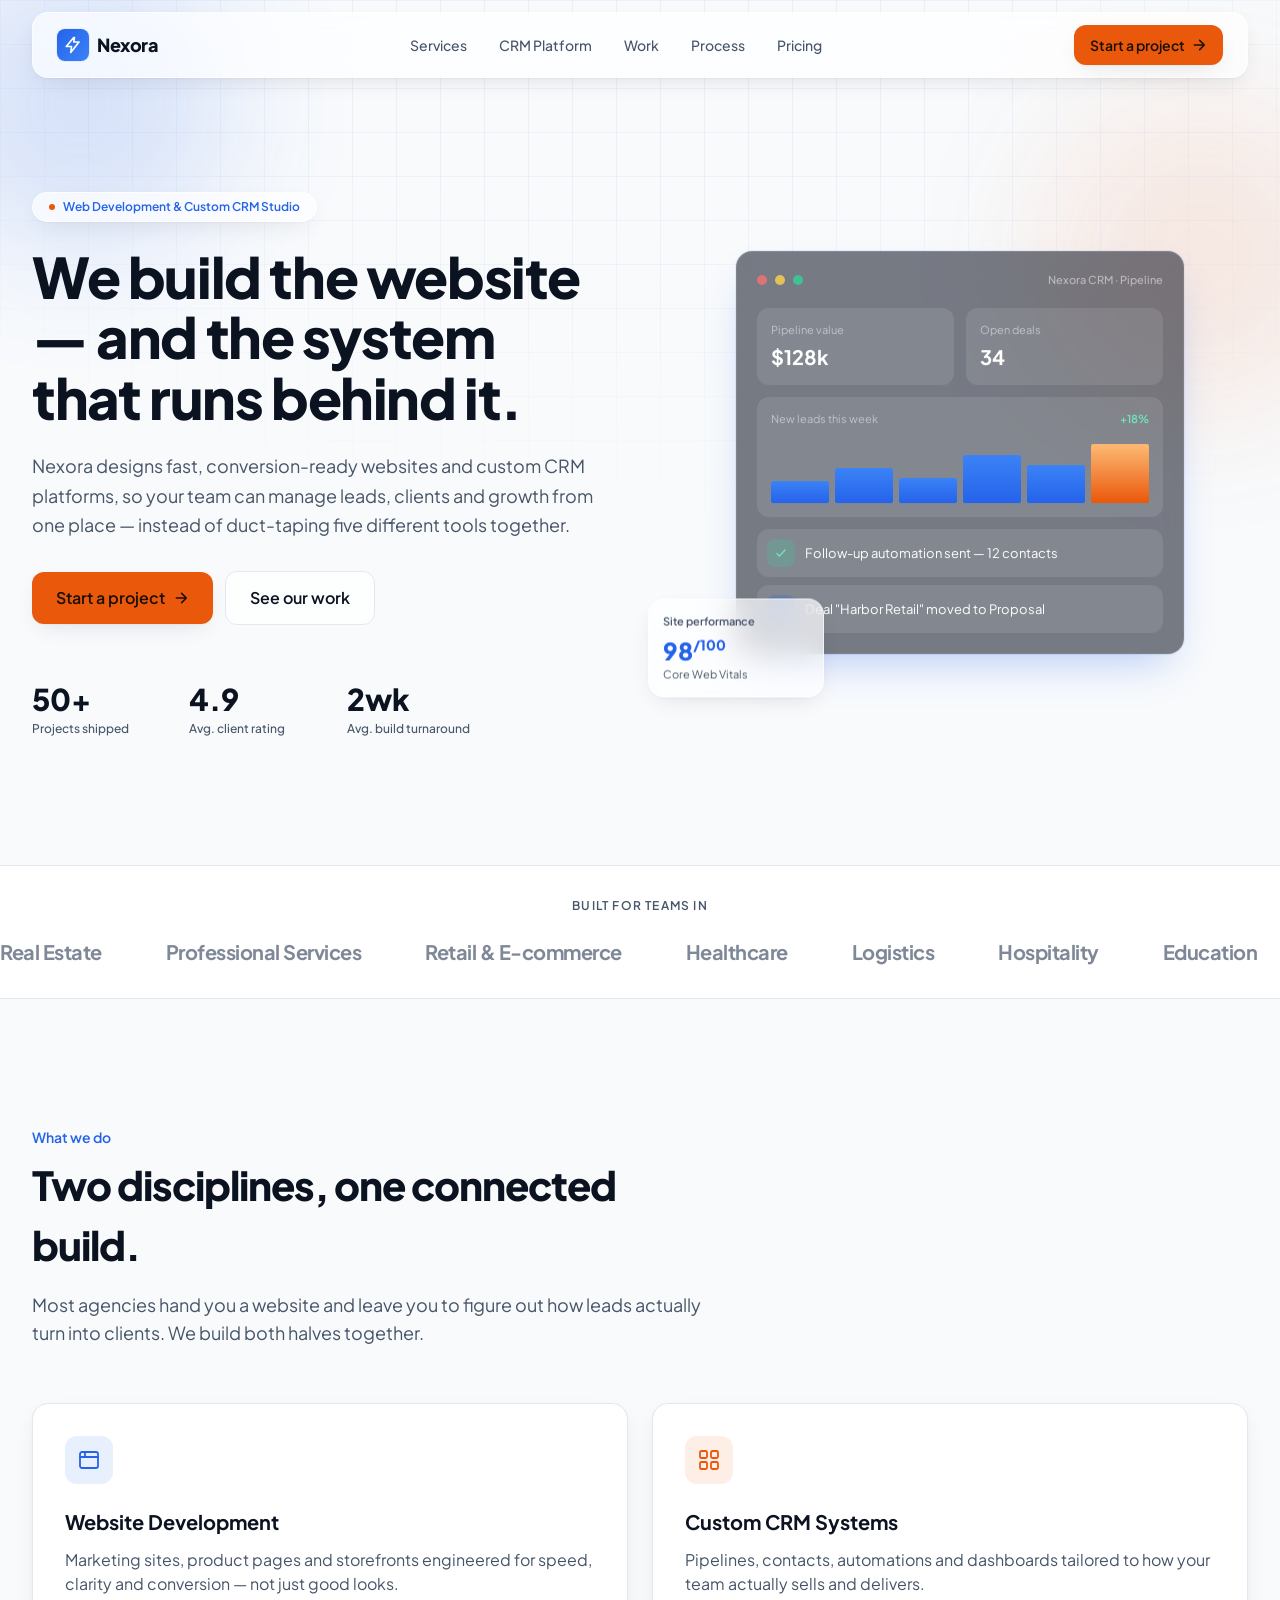
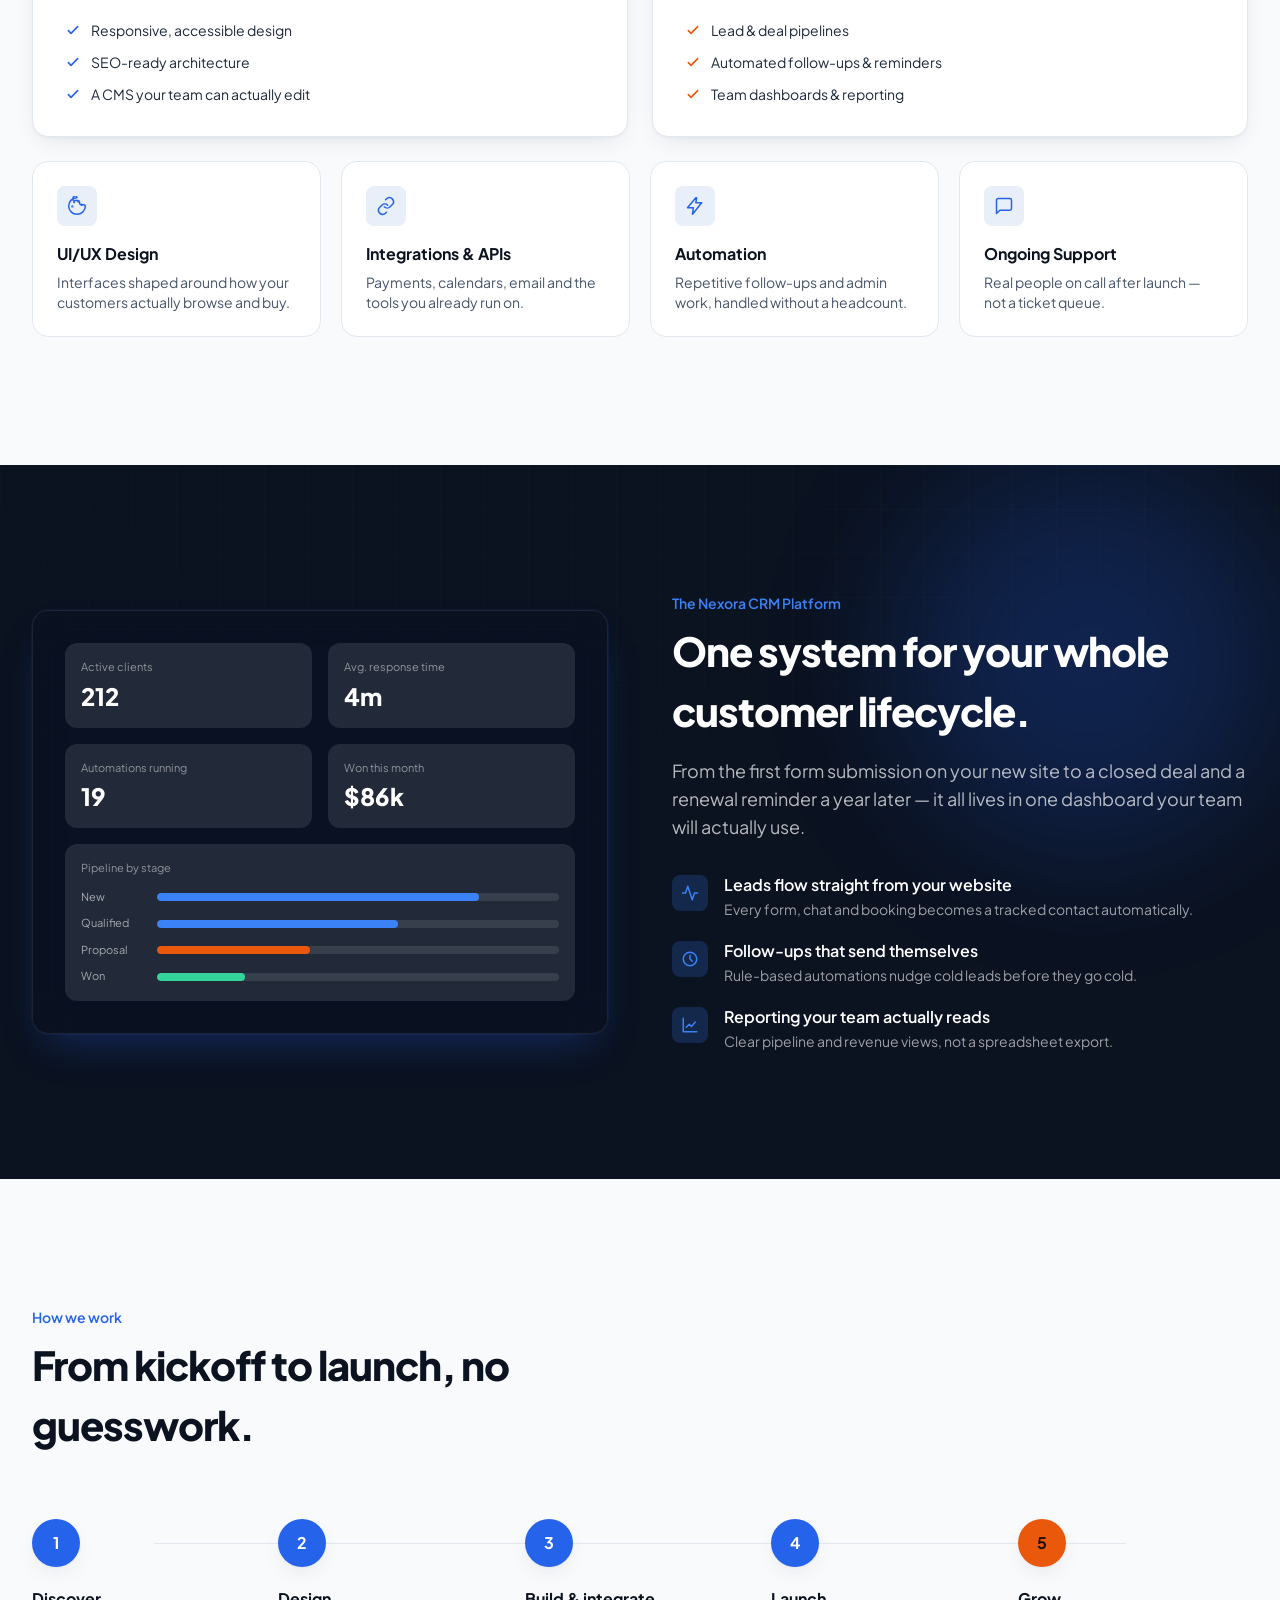
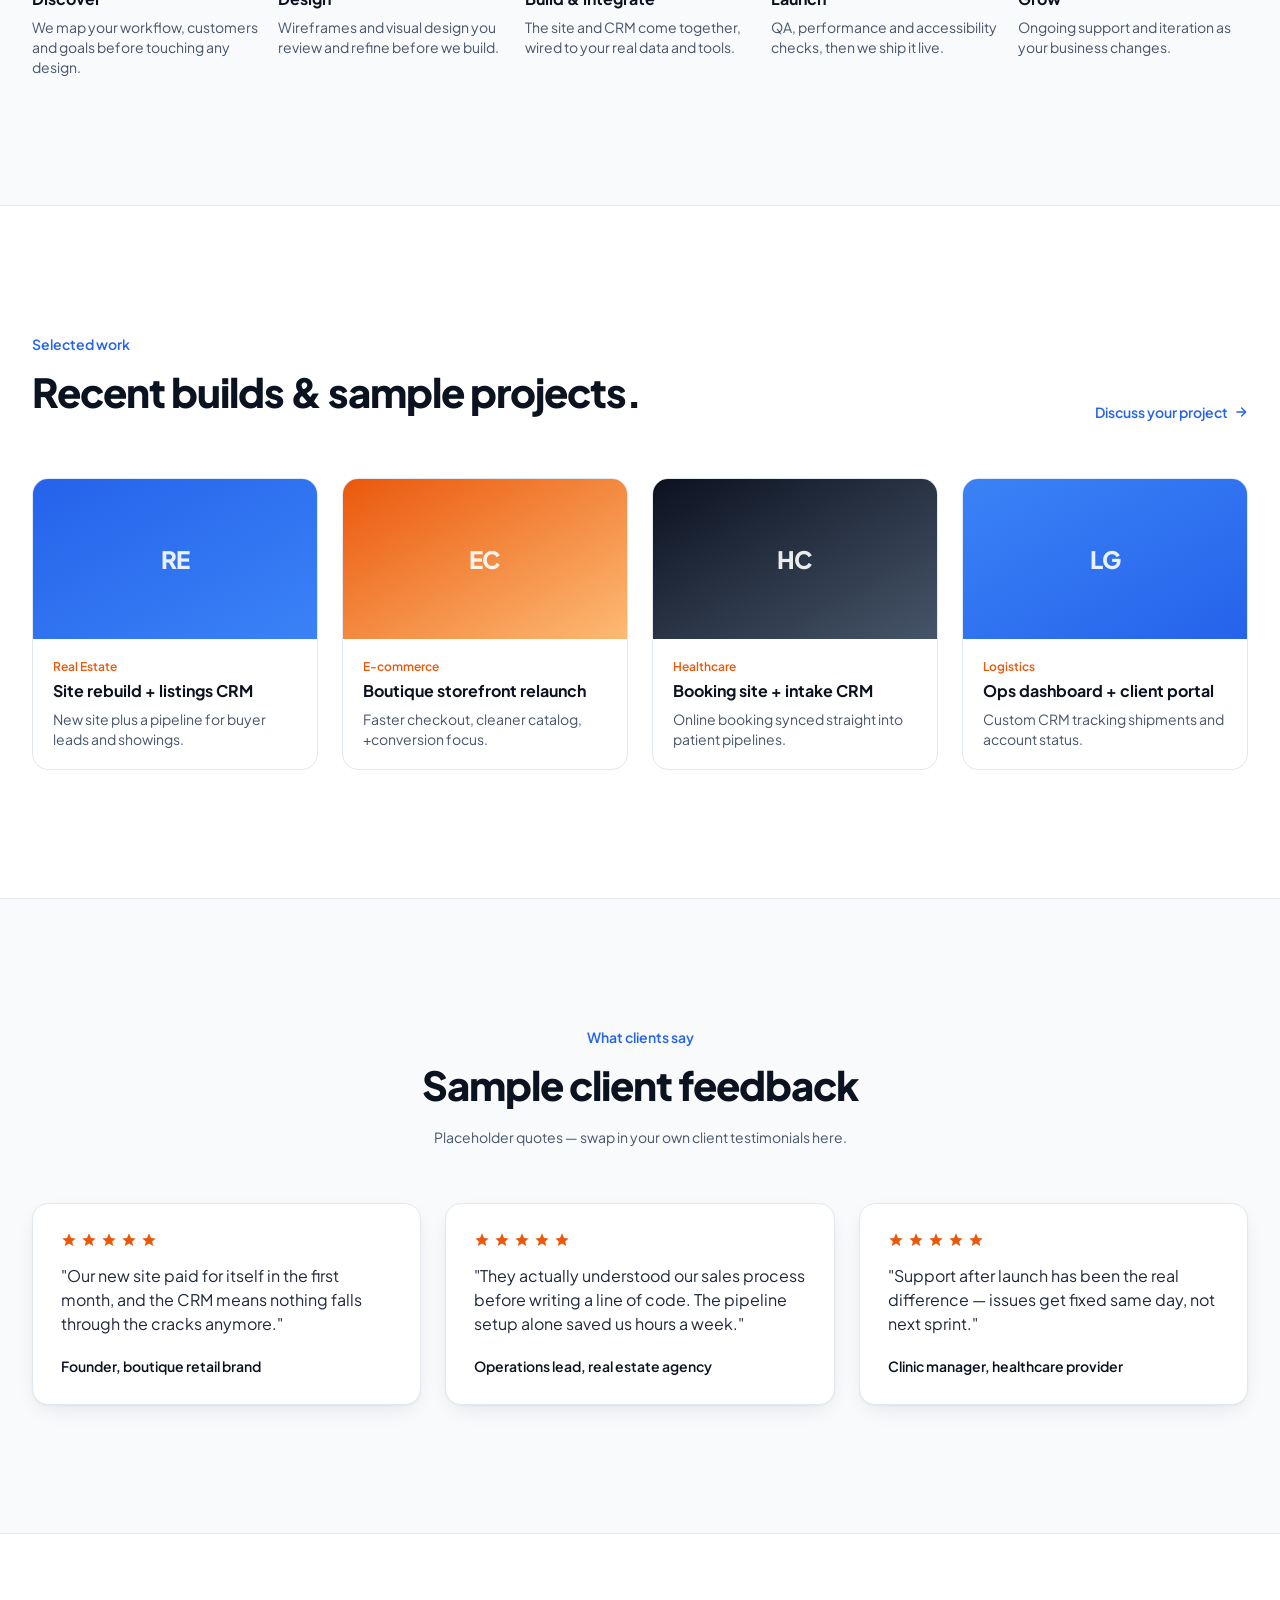
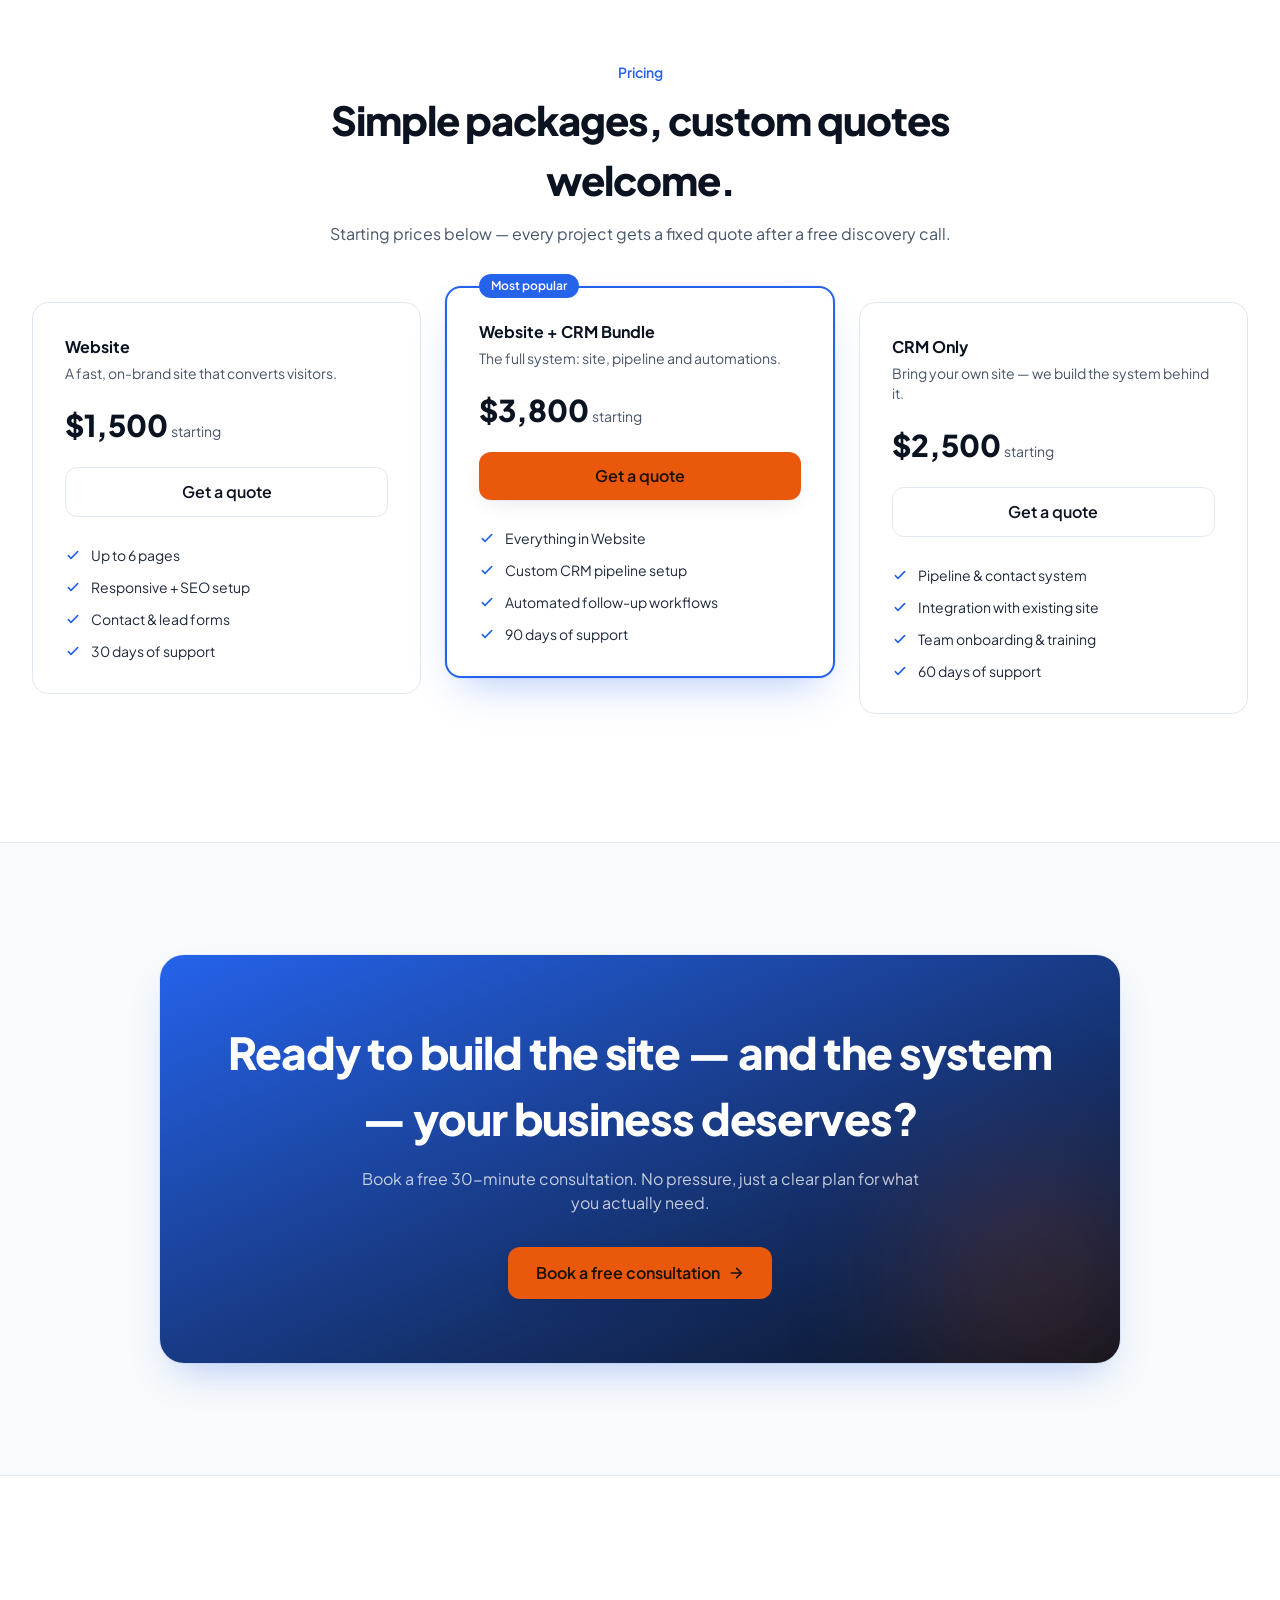
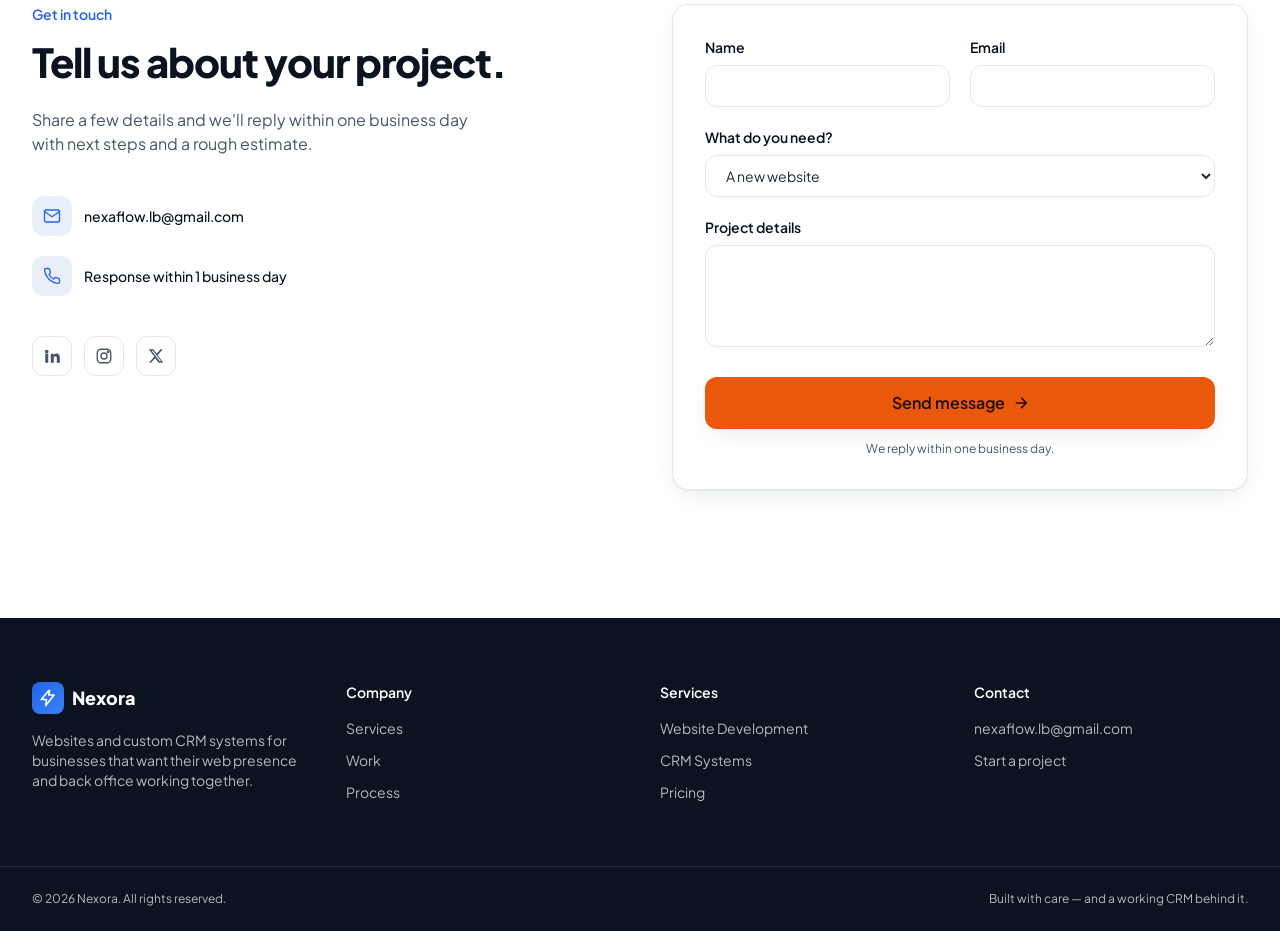
==== commit a323d9a1: "Fix contact form email delivery - Replace the mailto: form action (unreliable — depends on the visit" ====
--- a/index.html
+++ b/index.html
@@ -582,7 +582,7 @@
             <span class="flex h-10 w-10 items-center justify-center rounded-xl bg-muted text-primary" aria-hidden="true">
               <svg width="18" height="18" viewBox="0 0 24 24" fill="none" stroke="currentColor" stroke-width="1.8" stroke-linecap="round" stroke-linejoin="round"><rect x="2" y="4" width="20" height="16" rx="2"/><path d="m22 6-10 7L2 6"/></svg>
             </span>
-            <a href="mailto:hello@nexora.studio" class="font-medium text-ink hover:text-primary">hello@nexora.studio</a>
+            <a href="mailto:nexaflow.lb@gmail.com" class="font-medium text-ink hover:text-primary">nexaflow.lb@gmail.com</a>
           </li>
           <li class="flex items-center gap-3">
             <span class="flex h-10 w-10 items-center justify-center rounded-xl bg-muted text-primary" aria-hidden="true">
@@ -605,8 +605,23 @@
         </div>
       </div>
 
-      <form data-reveal data-reveal-y="24" class="rounded-2xl border border-borderc bg-card p-7 sm:p-8 shadow-soft" action="mailto:hello@nexora.studio" method="post" enctype="text/plain">
-        <!-- Replace the mailto action above with a real form endpoint (e.g. Formspree) before launch. -->
+      <!--
+        Delivered via FormSubmit (https://formsubmit.co) — a free form-to-email relay that
+        needs no backend, account, or API key. The `action` below is the plain-POST fallback
+        (for no-JS visitors, it redirects to FormSubmit's default "message sent" page); the
+        script at the bottom of this file intercepts real submits and POSTs to FormSubmit's
+        AJAX endpoint instead, so visitors get an inline success/error message without leaving
+        the page. IMPORTANT: FormSubmit emails nexaflow.lb@gmail.com a one-time activation link
+        the first time a submission comes in — open that inbox and click it once, or messages
+        won't arrive. To point this at a different address, change it in both the `action` URL
+        below and the `endpoint` constant in the script.
+      -->
+      <form id="contact-form" data-reveal data-reveal-y="24" class="rounded-2xl border border-borderc bg-card p-7 sm:p-8 shadow-soft" action="https://formsubmit.co/nexaflow.lb@gmail.com" method="POST">
+        <input type="hidden" name="_subject" value="New project inquiry — Nexora website" />
+        <input type="hidden" name="_template" value="table" />
+        <input type="hidden" name="_captcha" value="false" />
+        <!-- Honeypot: hidden from real visitors, bots tend to fill every field they can find. -->
+        <input type="text" name="_honey" tabindex="-1" autocomplete="off" hidden aria-hidden="true" />
         <div class="grid sm:grid-cols-2 gap-5">
           <div>
             <label for="name" class="block text-sm font-semibold text-ink">Name</label>
@@ -630,11 +645,11 @@
           <label for="message" class="block text-sm font-semibold text-ink">Project details</label>
           <textarea id="message" name="message" rows="4" required class="mt-2 w-full rounded-xl border border-borderc bg-white px-4 py-2.5 text-sm focus:border-primary"></textarea>
         </div>
-        <button type="submit" class="btn mt-6 w-full inline-flex items-center justify-center gap-2 rounded-xl bg-accent text-onaccent py-3.5 font-semibold shadow-soft hover:shadow-glow">
-          Send message
+        <button type="submit" id="contact-submit" class="btn mt-6 w-full inline-flex items-center justify-center gap-2 rounded-xl bg-accent text-onaccent py-3.5 font-semibold shadow-soft hover:shadow-glow">
+          <span id="contact-submit-label">Send message</span>
           <svg width="16" height="16" viewBox="0 0 24 24" fill="none" stroke="currentColor" stroke-width="2.3" stroke-linecap="round" stroke-linejoin="round" aria-hidden="true"><path d="M5 12h14M13 5l7 7-7 7"/></svg>
         </button>
-        <p class="mt-3 text-xs text-mutedfg text-center">We reply within one business day.</p>
+        <p id="contact-status" class="mt-3 text-xs text-mutedfg text-center" role="status" aria-live="polite">We reply within one business day.</p>
       </form>
     </div>
   </section>
@@ -672,7 +687,7 @@
     <div>
       <h3 class="text-white text-sm font-semibold">Contact</h3>
       <ul class="mt-4 space-y-3 text-sm">
-        <li><a href="mailto:hello@nexora.studio" class="hover:text-white">hello@nexora.studio</a></li>
+        <li><a href="mailto:nexaflow.lb@gmail.com" class="hover:text-white">nexaflow.lb@gmail.com</a></li>
         <li><a href="#contact" class="hover:text-white">Start a project</a></li>
       </ul>
     </div>
@@ -711,6 +726,54 @@
     iconOpen.classList.remove('hidden');
     iconClose.classList.add('hidden');
   }));
+
+  // Contact form — submits to FormSubmit (https://formsubmit.co) via fetch so visitors get an
+  // inline confirmation instead of leaving the page. Falls back to a normal form POST (which
+  // FormSubmit redirects to its own "message sent" page) if the request can't be sent at all.
+  const contactForm = document.getElementById('contact-form');
+  if (contactForm) {
+    const submitBtn = document.getElementById('contact-submit');
+    const submitLabel = document.getElementById('contact-submit-label');
+    const statusEl = document.getElementById('contact-status');
+    const defaultStatus = statusEl.textContent;
+    const endpoint = 'https://formsubmit.co/ajax/nexaflow.lb@gmail.com';
+    let resetTimer;
+
+    contactForm.addEventListener('submit', (event) => {
+      event.preventDefault();
+      if (submitBtn.disabled) return;
+
+      clearTimeout(resetTimer);
+      submitBtn.disabled = true;
+      submitLabel.textContent = 'Sending…';
+      statusEl.textContent = defaultStatus;
+      statusEl.classList.remove('form-status-error');
+
+      fetch(endpoint, {
+        method: 'POST',
+        headers: { Accept: 'application/json' },
+        body: new FormData(contactForm),
+      })
+        .then((res) => {
+          if (!res.ok) throw new Error('FormSubmit request failed');
+          contactForm.reset();
+          submitLabel.textContent = 'Message sent';
+          statusEl.textContent = "Thanks — we'll reply within one business day.";
+          resetTimer = setTimeout(() => {
+            submitLabel.textContent = 'Send message';
+            statusEl.textContent = defaultStatus;
+          }, 5000);
+        })
+        .catch(() => {
+          submitLabel.textContent = 'Send message';
+          statusEl.textContent = 'Something went wrong sending that — you can email us directly at nexaflow.lb@gmail.com instead.';
+          statusEl.classList.add('form-status-error');
+        })
+        .finally(() => {
+          submitBtn.disabled = false;
+        });
+    });
+  }
 
   // Shrink nav on scroll
   const navInner = document.getElementById('nav-inner');
--- a/assets/css/custom.css
+++ b/assets/css/custom.css
@@ -54,6 +54,9 @@
   .btn{ transition: transform .2s ease, box-shadow .2s ease, background-color .2s ease, color .2s ease; }
   .btn:hover{ transform: translateY(-2px); }
   .btn:active{ transform: translateY(0); }
+  .btn:disabled{ opacity:.65; cursor:not-allowed; transform:none; }
+
+  #contact-status.form-status-error{ color:#DC2626; }
 
   .card-hover{ transition: transform .25s ease, box-shadow .25s ease, border-color .25s ease; }
   .card-hover:hover{ transform: translateY(-4px); box-shadow: 0 20px 40px -20px rgba(15,23,42,0.25); }
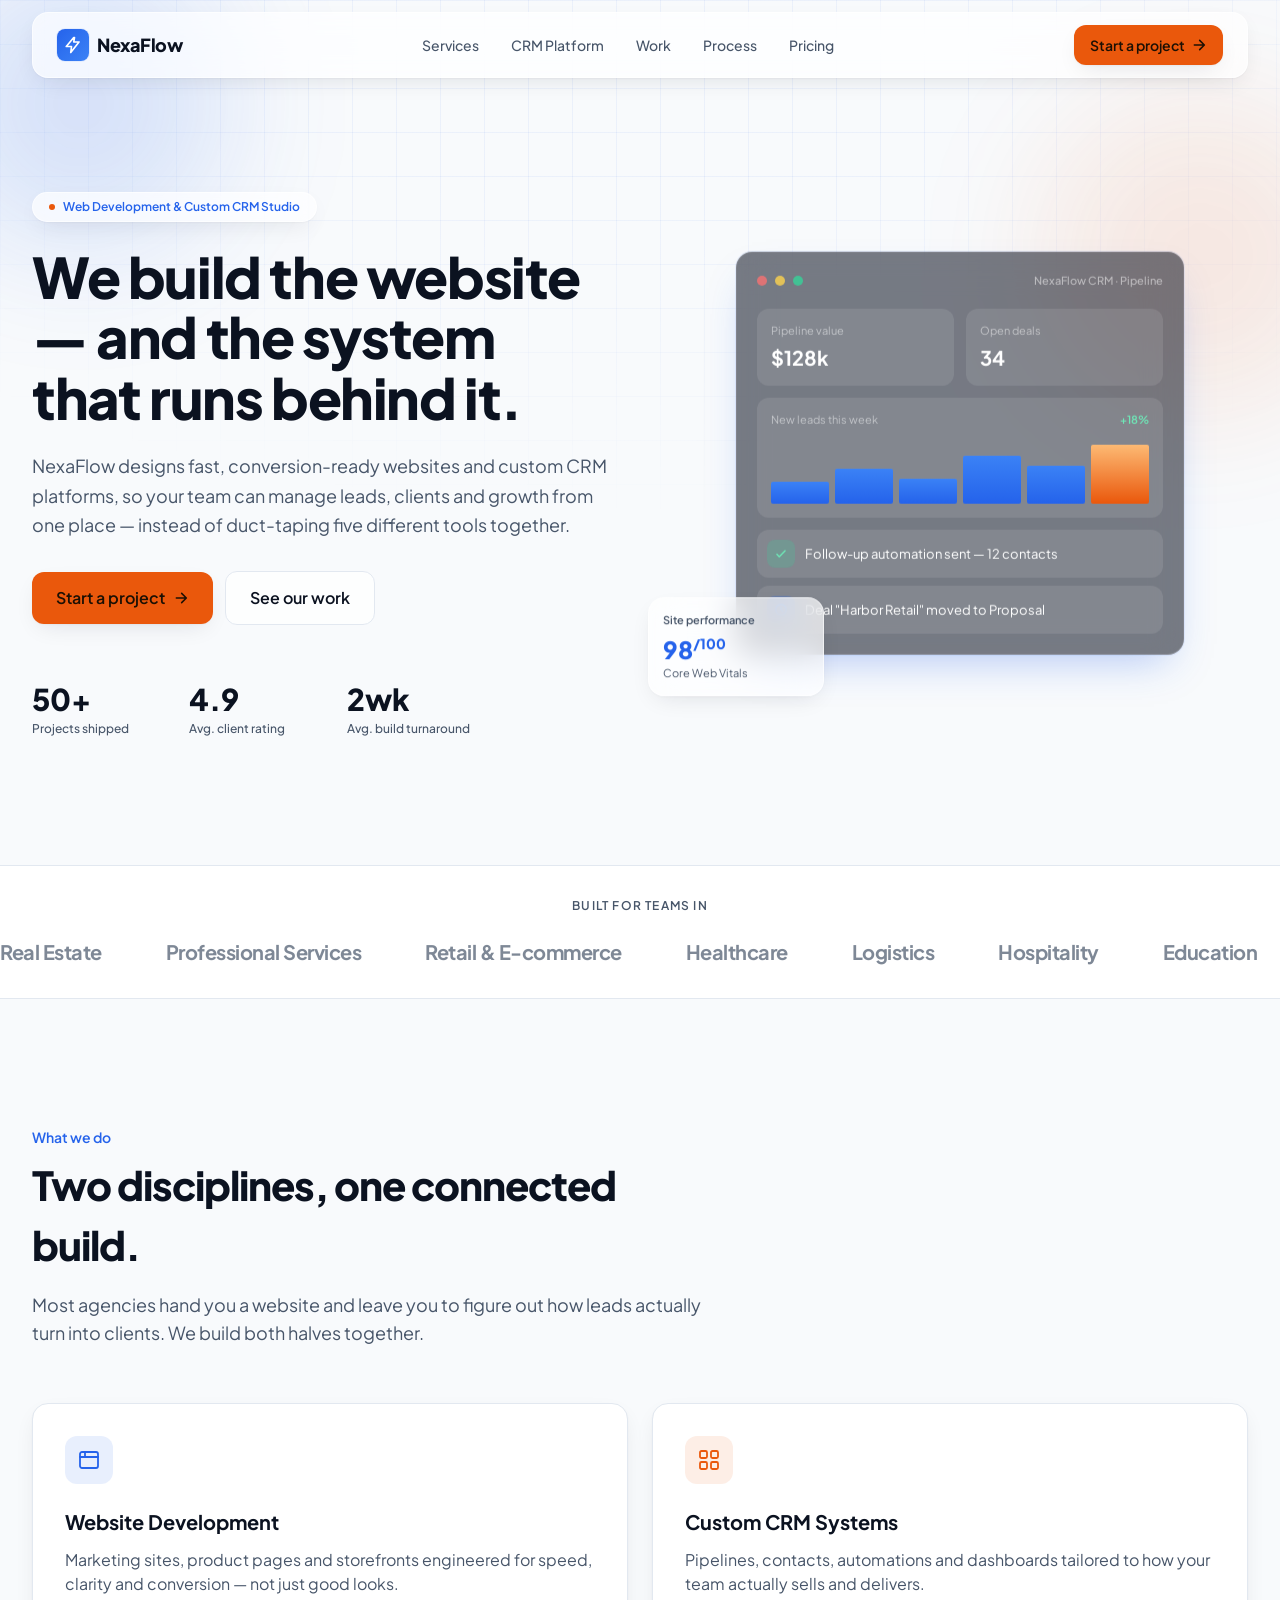
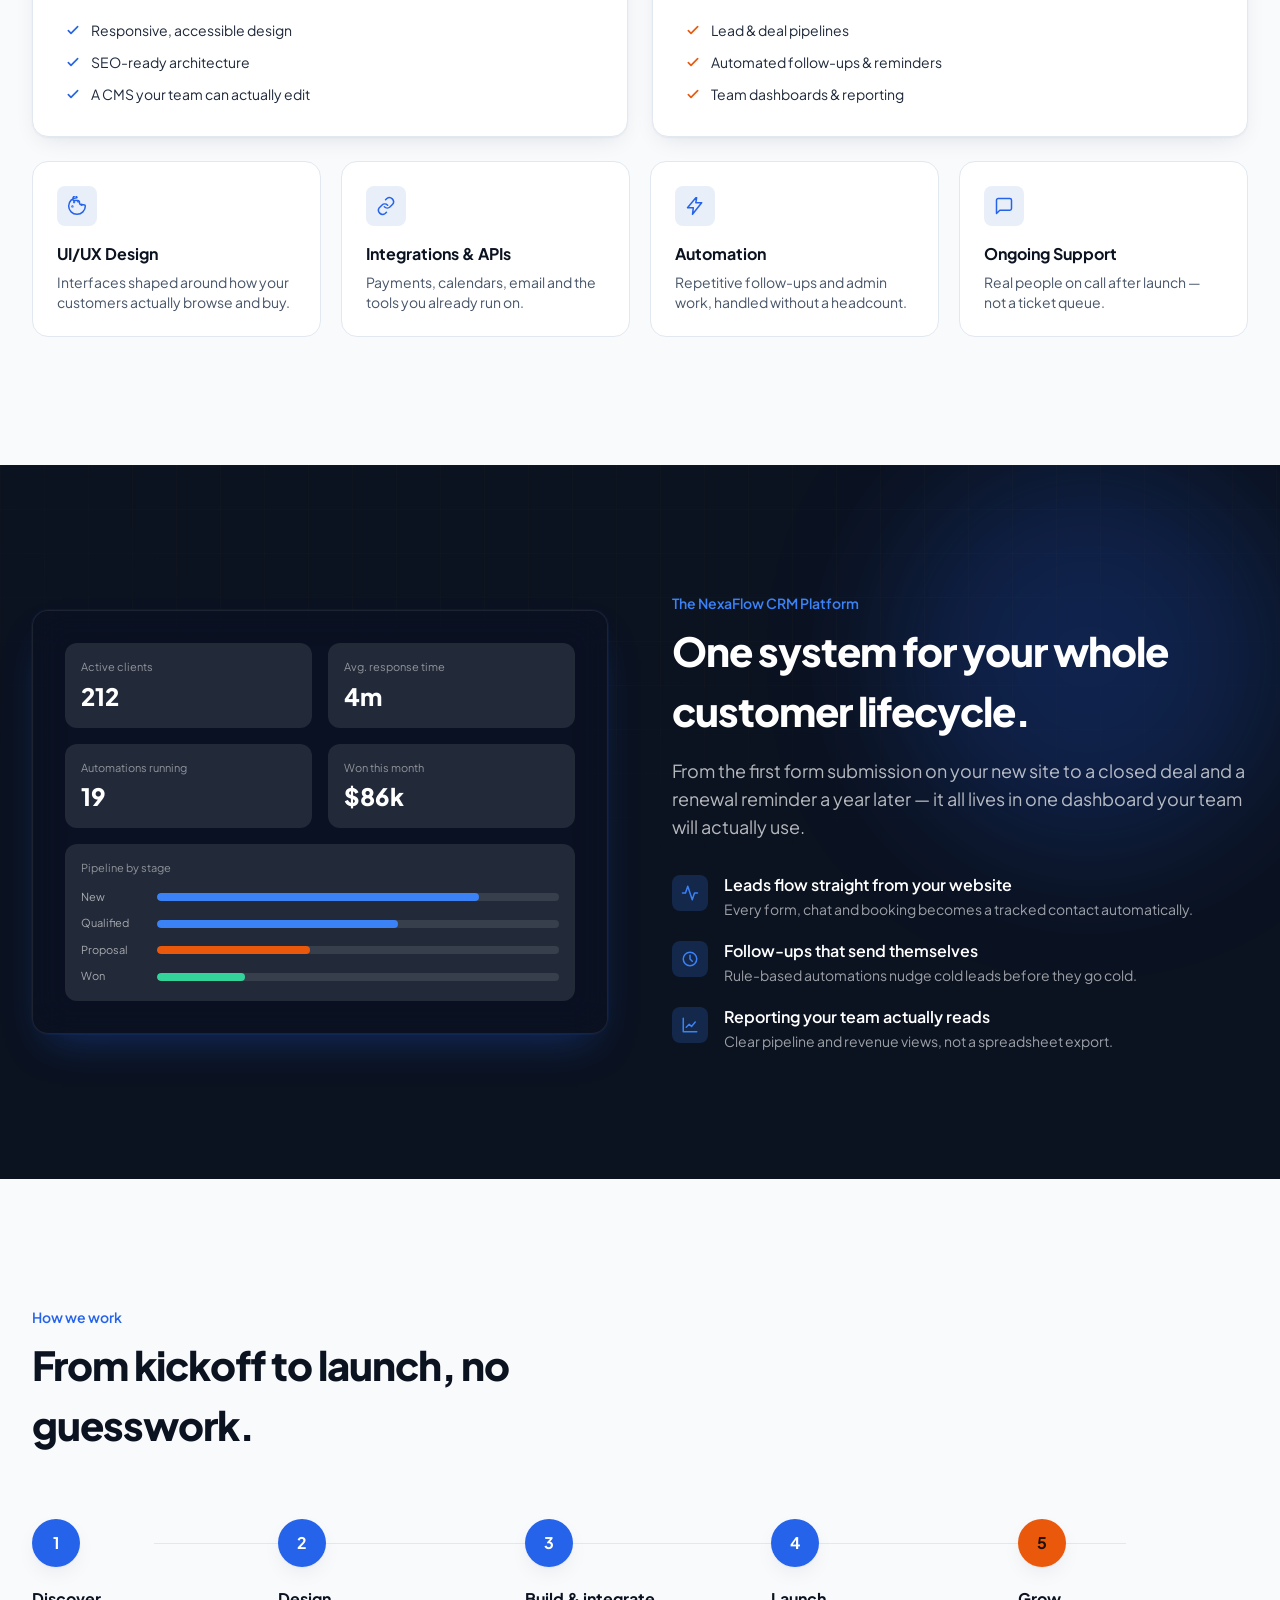
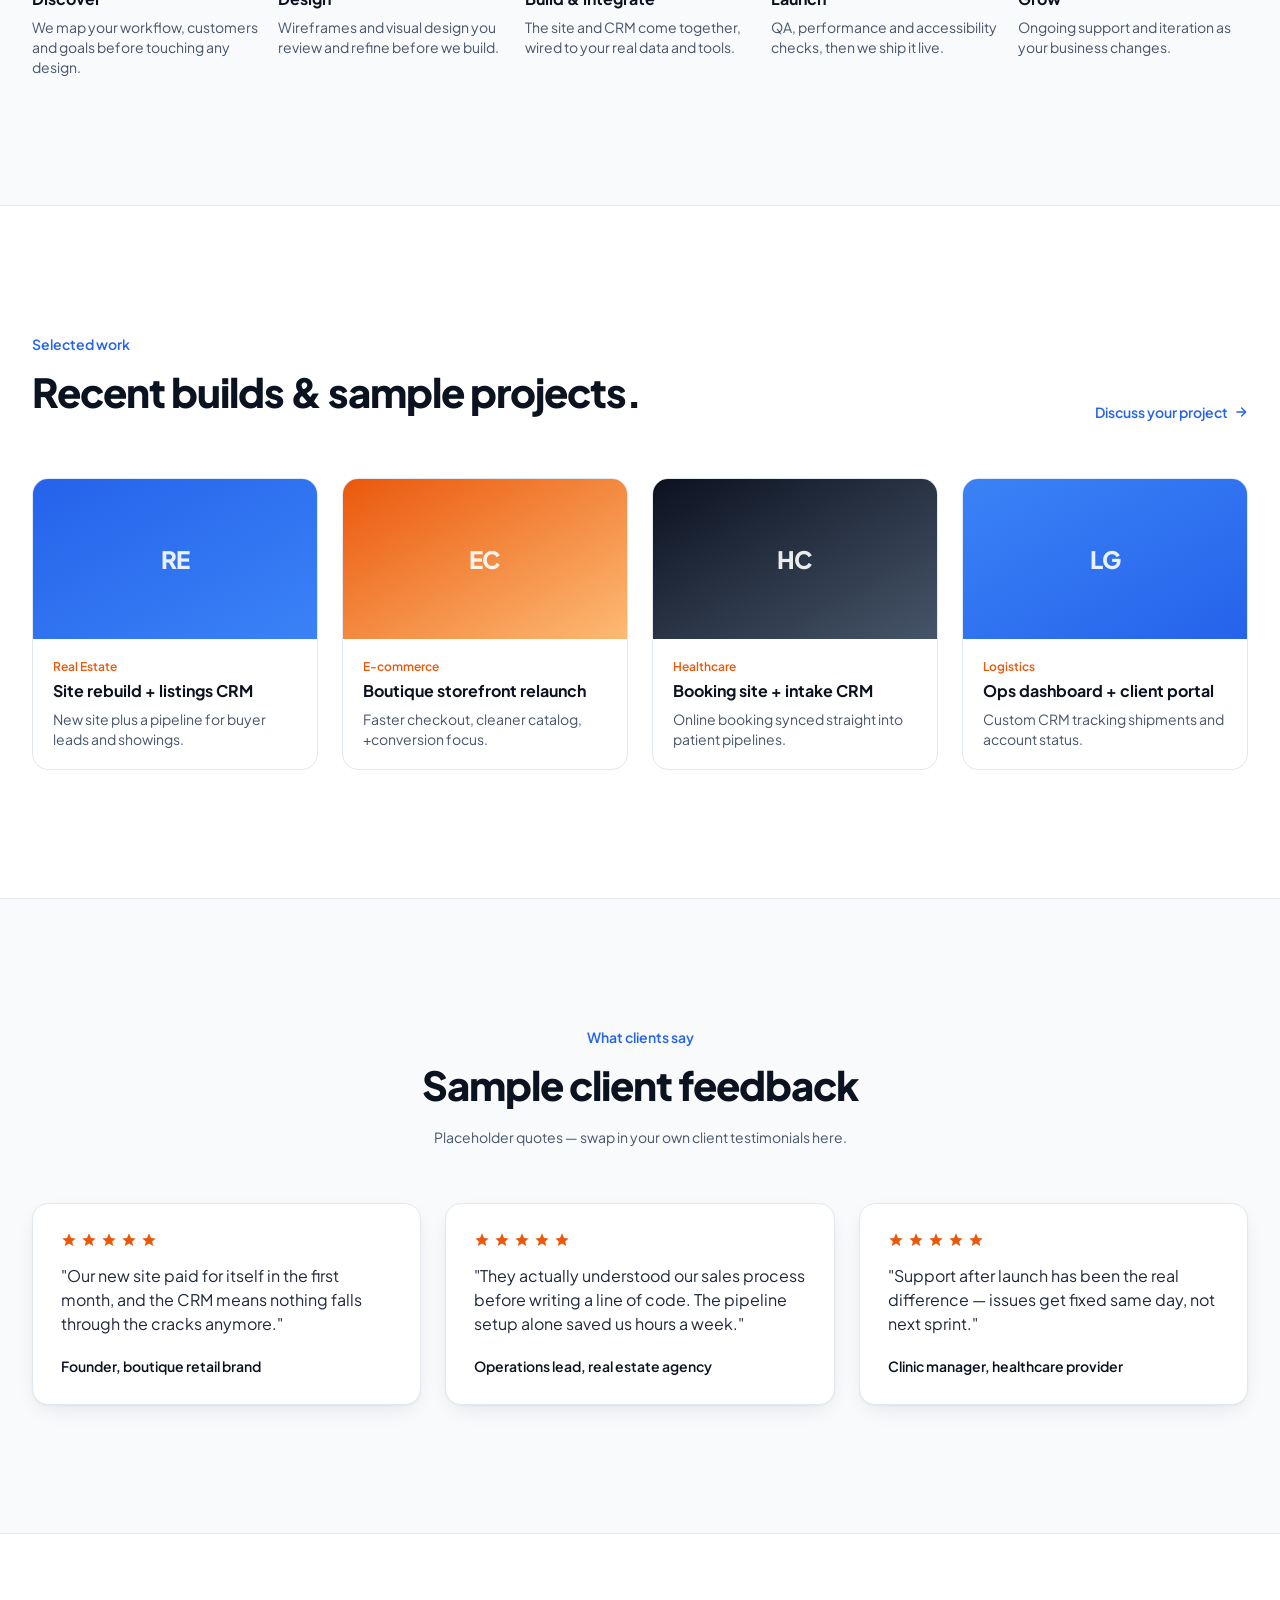
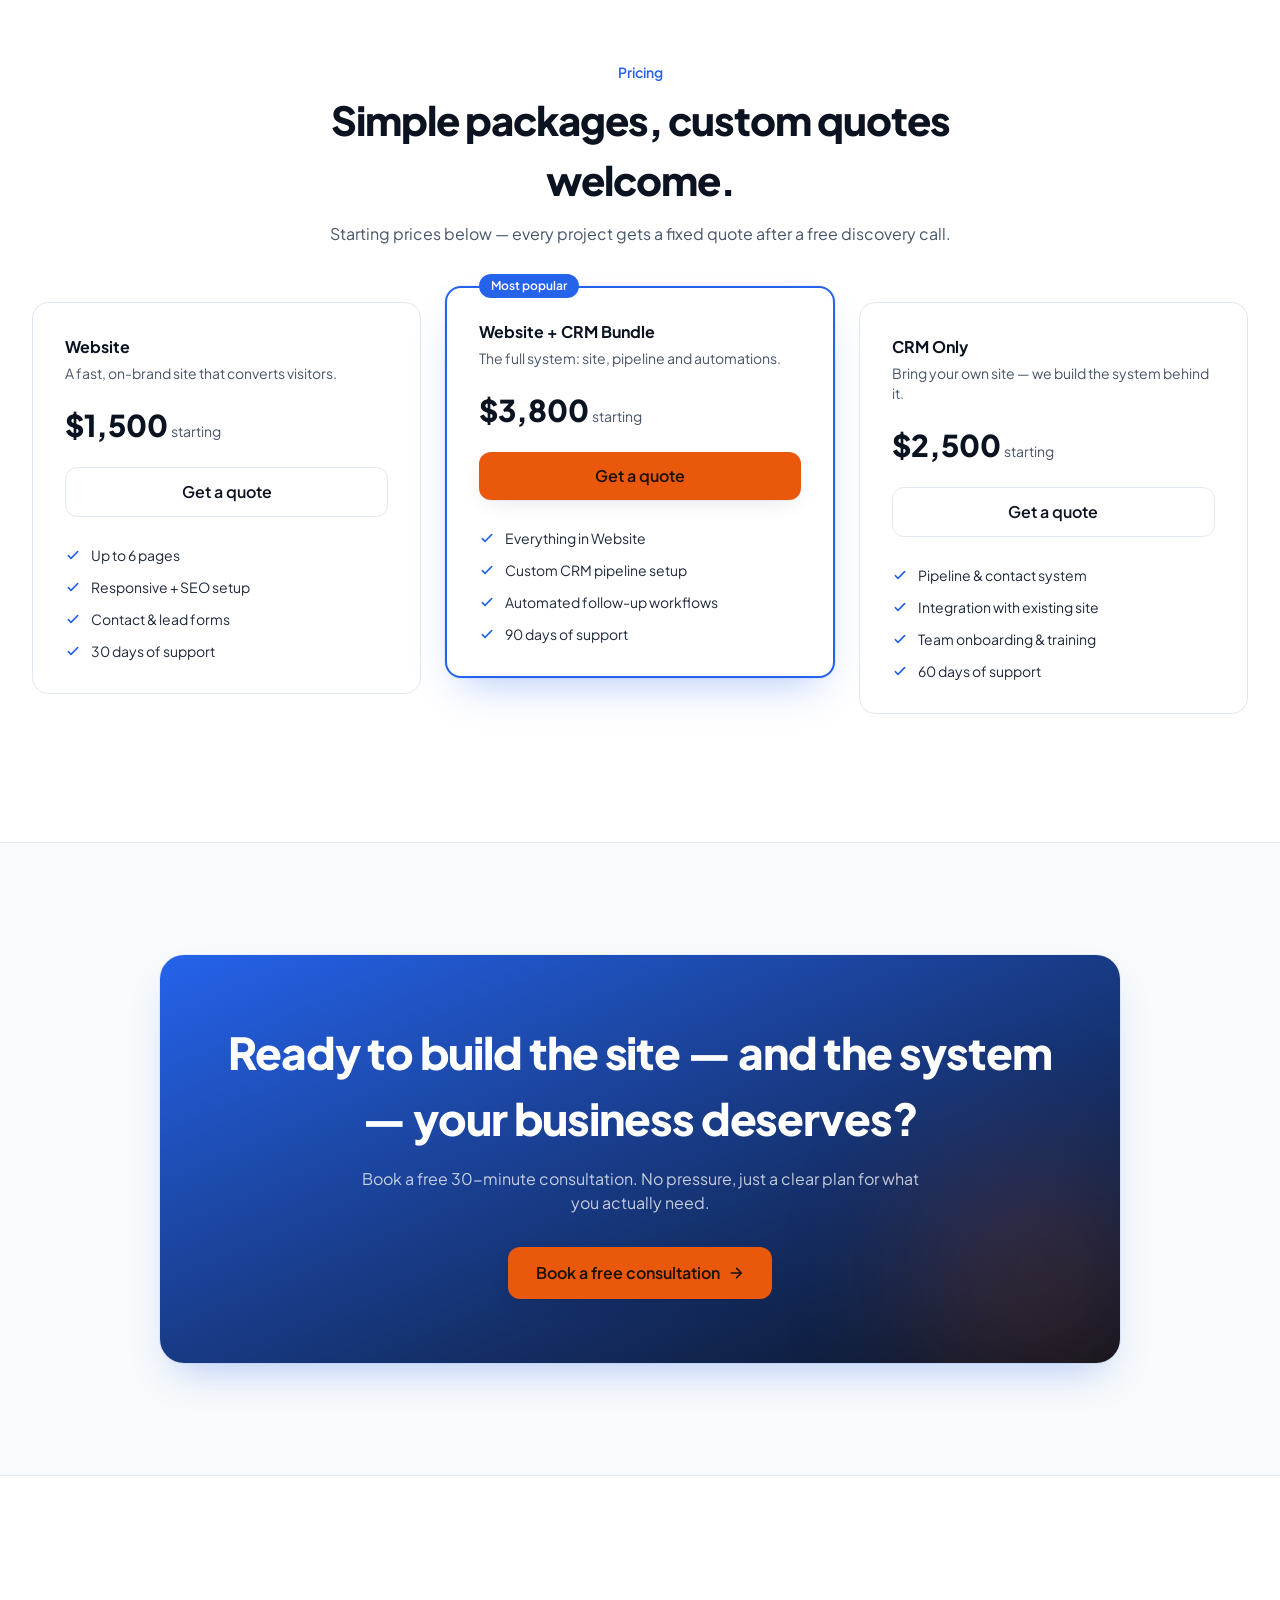
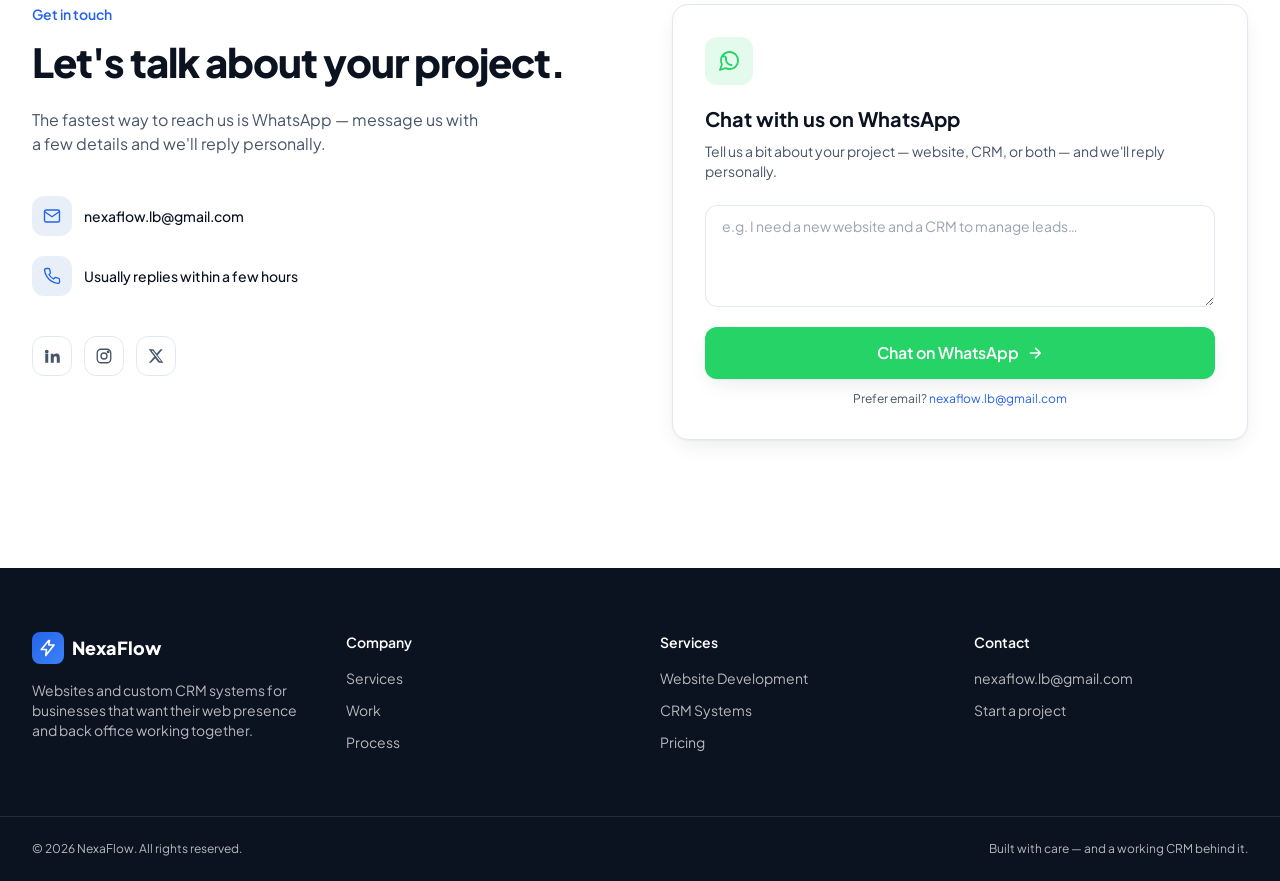
==== commit 21f8e64b: "Rename brand to NexaFlow and switch contact to WhatsApp - Replace all "Nexora" references with "Nexa" ====
--- a/index.html
+++ b/index.html
@@ -3,8 +3,8 @@
 <head>
 <meta charset="UTF-8" />
 <meta name="viewport" content="width=device-width, initial-scale=1.0" />
-<title>Nexora — Websites &amp; CRM Systems Built to Grow Your Business</title>
-<meta name="description" content="Nexora designs fast, conversion-ready websites and custom CRM systems, so you can run leads, clients and growth from one place." />
+<title>NexaFlow — Websites &amp; CRM Systems Built to Grow Your Business</title>
+<meta name="description" content="NexaFlow designs fast, conversion-ready websites and custom CRM systems, so you can run leads, clients and growth from one place." />
 <meta name="theme-color" content="#F8FAFC" />
 
 <link rel="preconnect" href="https://fonts.googleapis.com" />
@@ -27,7 +27,7 @@
         <span class="inline-flex h-8 w-8 items-center justify-center rounded-lg bg-gradient-to-br from-primary to-secondary text-white shadow-glow" aria-hidden="true">
           <svg width="18" height="18" viewBox="0 0 24 24" fill="none" stroke="currentColor" stroke-width="2.2" stroke-linecap="round" stroke-linejoin="round"><path d="M13 2 3 14h7l-1 8 11-14h-7l1-6z"/></svg>
         </span>
-        Nexora
+        NexaFlow
       </a>
 
       <nav aria-label="Primary" class="hidden md:flex items-center gap-8 text-sm font-medium text-mutedfg">
@@ -82,7 +82,7 @@
           </h1>
 
           <p data-reveal data-reveal-y="22" class="mt-6 max-w-xl text-lg text-mutedfg leading-relaxed">
-            Nexora designs fast, conversion-ready websites and custom CRM platforms, so your team can manage leads, clients and growth from one place — instead of duct-taping five different tools together.
+            NexaFlow designs fast, conversion-ready websites and custom CRM platforms, so your team can manage leads, clients and growth from one place — instead of duct-taping five different tools together.
           </p>
 
           <div data-reveal data-reveal-y="22" class="mt-8 flex flex-wrap items-center gap-3">
@@ -123,7 +123,7 @@
                 <span class="h-2.5 w-2.5 rounded-full bg-amber-300/80" aria-hidden="true"></span>
                 <span class="h-2.5 w-2.5 rounded-full bg-emerald-400/80" aria-hidden="true"></span>
               </div>
-              <span class="text-[11px] font-medium text-white/50">Nexora CRM · Pipeline</span>
+              <span class="text-[11px] font-medium text-white/50">NexaFlow CRM · Pipeline</span>
             </div>
 
             <div class="mt-5 grid grid-cols-2 gap-3">
@@ -314,7 +314,7 @@
       </div>
 
       <div class="order-1 lg:order-2 text-white">
-        <p data-reveal data-reveal-y="16" class="text-sm font-semibold text-secondary">The Nexora CRM Platform</p>
+        <p data-reveal data-reveal-y="16" class="text-sm font-semibold text-secondary">The NexaFlow CRM Platform</p>
         <h2 data-reveal data-reveal-y="20" class="mt-2 font-extrabold tracking-tight" style="font-size:clamp(1.75rem,3.4vw,2.5rem);">One system for your whole customer lifecycle.</h2>
         <p data-reveal data-reveal-y="20" class="mt-4 text-lg text-white/70">From the first form submission on your new site to a closed deal and a renewal reminder a year later — it all lives in one dashboard your team will actually use.</p>
 
@@ -574,8 +574,8 @@
     <div class="mx-auto max-w-7xl px-5 sm:px-8 grid lg:grid-cols-2 gap-16">
       <div data-reveal data-reveal-y="20">
         <p class="text-sm font-semibold text-primary">Get in touch</p>
-        <h2 class="mt-2 font-extrabold text-ink tracking-tight" style="font-size:clamp(1.75rem,3.4vw,2.5rem);">Tell us about your project.</h2>
-        <p class="mt-4 text-mutedfg max-w-md">Share a few details and we'll reply within one business day with next steps and a rough estimate.</p>
+        <h2 class="mt-2 font-extrabold text-ink tracking-tight" style="font-size:clamp(1.75rem,3.4vw,2.5rem);">Let's talk about your project.</h2>
+        <p class="mt-4 text-mutedfg max-w-md">The fastest way to reach us is WhatsApp — message us with a few details and we'll reply personally.</p>
 
         <ul class="mt-10 space-y-5 text-sm">
           <li class="flex items-center gap-3">
@@ -588,69 +588,48 @@
             <span class="flex h-10 w-10 items-center justify-center rounded-xl bg-muted text-primary" aria-hidden="true">
               <svg width="18" height="18" viewBox="0 0 24 24" fill="none" stroke="currentColor" stroke-width="1.8" stroke-linecap="round" stroke-linejoin="round"><path d="M22 16.9v3a2 2 0 0 1-2.2 2 19.8 19.8 0 0 1-8.6-3.1 19.5 19.5 0 0 1-6-6A19.8 19.8 0 0 1 2.1 4.2 2 2 0 0 1 4.1 2h3a2 2 0 0 1 2 1.7c.1 1 .3 2 .7 2.9a2 2 0 0 1-.4 2.1L8 10a16 16 0 0 0 6 6l1.3-1.4a2 2 0 0 1 2.1-.4c.9.4 1.9.6 2.9.7a2 2 0 0 1 1.7 2Z"/></svg>
             </span>
-            <span class="font-medium text-ink">Response within 1 business day</span>
+            <span class="font-medium text-ink">Usually replies within a few hours</span>
           </li>
         </ul>
 
         <div class="mt-10 flex gap-3">
-          <a href="#" aria-label="Nexora on LinkedIn" class="flex h-10 w-10 items-center justify-center rounded-xl border border-borderc text-mutedfg hover:text-primary hover:border-primary">
+          <a href="#" aria-label="NexaFlow on LinkedIn" class="flex h-10 w-10 items-center justify-center rounded-xl border border-borderc text-mutedfg hover:text-primary hover:border-primary">
             <svg width="18" height="18" viewBox="0 0 24 24" fill="currentColor" aria-hidden="true"><path d="M4.98 3.5a2.5 2.5 0 1 1 0 5 2.5 2.5 0 0 1 0-5ZM3 9h4v12H3V9Zm7 0h3.8v1.7h.05c.53-1 1.83-2.05 3.77-2.05 4.03 0 4.78 2.65 4.78 6.1V21h-4v-5.6c0-1.34-.02-3.06-1.87-3.06-1.87 0-2.16 1.46-2.16 2.96V21h-4V9Z"/></svg>
           </a>
-          <a href="#" aria-label="Nexora on Instagram" class="flex h-10 w-10 items-center justify-center rounded-xl border border-borderc text-mutedfg hover:text-primary hover:border-primary">
+          <a href="#" aria-label="NexaFlow on Instagram" class="flex h-10 w-10 items-center justify-center rounded-xl border border-borderc text-mutedfg hover:text-primary hover:border-primary">
             <svg width="18" height="18" viewBox="0 0 24 24" fill="none" stroke="currentColor" stroke-width="1.8" aria-hidden="true"><rect x="3" y="3" width="18" height="18" rx="5"/><circle cx="12" cy="12" r="4"/><circle cx="17.5" cy="6.5" r="1"/></svg>
           </a>
-          <a href="#" aria-label="Nexora on X" class="flex h-10 w-10 items-center justify-center rounded-xl border border-borderc text-mutedfg hover:text-primary hover:border-primary">
+          <a href="#" aria-label="NexaFlow on X" class="flex h-10 w-10 items-center justify-center rounded-xl border border-borderc text-mutedfg hover:text-primary hover:border-primary">
             <svg width="16" height="16" viewBox="0 0 24 24" fill="currentColor" aria-hidden="true"><path d="M18.9 2H22l-7.6 8.7L23 22h-6.9l-5.4-6.6L4.5 22H1.4l8.1-9.3L1 2h7l4.9 6.1L18.9 2Zm-1.2 18h1.9L7.4 4h-2l12.3 16Z"/></svg>
           </a>
         </div>
       </div>
 
       <!--
-        Delivered via FormSubmit (https://formsubmit.co) — a free form-to-email relay that
-        needs no backend, account, or API key. The `action` below is the plain-POST fallback
-        (for no-JS visitors, it redirects to FormSubmit's default "message sent" page); the
-        script at the bottom of this file intercepts real submits and POSTs to FormSubmit's
-        AJAX endpoint instead, so visitors get an inline success/error message without leaving
-        the page. IMPORTANT: FormSubmit emails nexaflow.lb@gmail.com a one-time activation link
-        the first time a submission comes in — open that inbox and click it once, or messages
-        won't arrive. To point this at a different address, change it in both the `action` URL
-        below and the `endpoint` constant in the script.
+        IMPORTANT: WHATSAPP_NUMBER below is a placeholder (not a real number) — replace it before
+        launch, in BOTH spots marked "TODO", or this button won't reach you. Format: country code
+        + number, digits only, no "+" and no leading 0 (e.g. Lebanon 03 123 456 -> 9613123456).
+        The static `href` below is the no-JS fallback (opens WhatsApp with a generic message); the
+        script at the bottom of this file rewrites it on every keystroke in the textarea so the
+        visitor's own note gets included instead of the generic one.
       -->
-      <form id="contact-form" data-reveal data-reveal-y="24" class="rounded-2xl border border-borderc bg-card p-7 sm:p-8 shadow-soft" action="https://formsubmit.co/nexaflow.lb@gmail.com" method="POST">
-        <input type="hidden" name="_subject" value="New project inquiry — Nexora website" />
-        <input type="hidden" name="_template" value="table" />
-        <input type="hidden" name="_captcha" value="false" />
-        <!-- Honeypot: hidden from real visitors, bots tend to fill every field they can find. -->
-        <input type="text" name="_honey" tabindex="-1" autocomplete="off" hidden aria-hidden="true" />
-        <div class="grid sm:grid-cols-2 gap-5">
-          <div>
-            <label for="name" class="block text-sm font-semibold text-ink">Name</label>
-            <input id="name" name="name" type="text" required autocomplete="name" class="mt-2 w-full rounded-xl border border-borderc bg-white px-4 py-2.5 text-sm focus:border-primary" />
-          </div>
-          <div>
-            <label for="email" class="block text-sm font-semibold text-ink">Email</label>
-            <input id="email" name="email" type="email" required autocomplete="email" class="mt-2 w-full rounded-xl border border-borderc bg-white px-4 py-2.5 text-sm focus:border-primary" />
-          </div>
-        </div>
-        <div class="mt-5">
-          <label for="project" class="block text-sm font-semibold text-ink">What do you need?</label>
-          <select id="project" name="project" class="mt-2 w-full rounded-xl border border-borderc bg-white px-4 py-2.5 text-sm focus:border-primary">
-            <option>A new website</option>
-            <option>A custom CRM</option>
-            <option>Website + CRM bundle</option>
-            <option>Not sure yet</option>
-          </select>
-        </div>
-        <div class="mt-5">
-          <label for="message" class="block text-sm font-semibold text-ink">Project details</label>
-          <textarea id="message" name="message" rows="4" required class="mt-2 w-full rounded-xl border border-borderc bg-white px-4 py-2.5 text-sm focus:border-primary"></textarea>
-        </div>
-        <button type="submit" id="contact-submit" class="btn mt-6 w-full inline-flex items-center justify-center gap-2 rounded-xl bg-accent text-onaccent py-3.5 font-semibold shadow-soft hover:shadow-glow">
-          <span id="contact-submit-label">Send message</span>
+      <div data-reveal data-reveal-y="24" class="rounded-2xl border border-borderc bg-card p-7 sm:p-8 shadow-soft flex flex-col">
+        <span class="flex h-12 w-12 items-center justify-center rounded-xl" style="background:rgba(37,211,102,0.12); color:#25D366;" aria-hidden="true">
+          <svg width="24" height="24" viewBox="0 0 24 24" fill="none" stroke="currentColor" stroke-width="1.8" stroke-linecap="round" stroke-linejoin="round"><path d="M21 11.5a8.38 8.38 0 0 1-.9 3.8 8.5 8.5 0 0 1-7.6 4.7 8.38 8.38 0 0 1-3.8-.9L3 21l1.9-5.7a8.38 8.38 0 0 1-.9-3.8 8.5 8.5 0 0 1 4.7-7.6 8.38 8.38 0 0 1 3.8-.9h.5a8.48 8.48 0 0 1 8 8v.5z"/><path d="M9 10.5c0 3 2.5 5.5 5.5 5.5" stroke-linecap="round"/><path d="M9 10.5c.3-1 .3-1.7-.3-2.3L8 7.5c-.4-.4-1-.4-1.4 0" stroke-linecap="round"/></svg>
+        </span>
+        <h3 class="mt-5 text-xl font-bold text-ink">Chat with us on WhatsApp</h3>
+        <p class="mt-2 text-sm text-mutedfg">Tell us a bit about your project — website, CRM, or both — and we'll reply personally.</p>
+
+        <label for="wa-message" class="sr-only">What do you need help with?</label>
+        <textarea id="wa-message" rows="4" placeholder="e.g. I need a new website and a CRM to manage leads…" class="mt-6 w-full rounded-xl border border-borderc bg-white px-4 py-2.5 text-sm focus:border-primary"></textarea>
+
+        <!-- TODO: swap 96170123456 for the real WhatsApp number (see note above the card). -->
+        <a id="whatsapp-cta" href="https://wa.me/96170123456?text=Hi%20NexaFlow!%20I'd%20like%20to%20talk%20about%20a%20website%2FCRM%20project." target="_blank" rel="noopener" class="btn mt-5 inline-flex items-center justify-center gap-2 rounded-xl py-3.5 font-semibold text-white shadow-soft" style="background:#25D366;">
+          Chat on WhatsApp
           <svg width="16" height="16" viewBox="0 0 24 24" fill="none" stroke="currentColor" stroke-width="2.3" stroke-linecap="round" stroke-linejoin="round" aria-hidden="true"><path d="M5 12h14M13 5l7 7-7 7"/></svg>
-        </button>
-        <p id="contact-status" class="mt-3 text-xs text-mutedfg text-center" role="status" aria-live="polite">We reply within one business day.</p>
-      </form>
+        </a>
+        <p class="mt-3 text-xs text-mutedfg text-center">Prefer email? <a href="mailto:nexaflow.lb@gmail.com" class="text-primary hover:underline">nexaflow.lb@gmail.com</a></p>
+      </div>
     </div>
   </section>
 
@@ -664,7 +643,7 @@
         <span class="inline-flex h-8 w-8 items-center justify-center rounded-lg bg-gradient-to-br from-primary to-secondary text-white" aria-hidden="true">
           <svg width="18" height="18" viewBox="0 0 24 24" fill="none" stroke="currentColor" stroke-width="2.2" stroke-linecap="round" stroke-linejoin="round"><path d="M13 2 3 14h7l-1 8 11-14h-7l1-6z"/></svg>
         </span>
-        Nexora
+        NexaFlow
       </a>
       <p class="mt-4 text-sm max-w-xs">Websites and custom CRM systems for businesses that want their web presence and back office working together.</p>
     </div>
@@ -694,7 +673,7 @@
   </div>
   <div class="border-t border-white/10">
     <div class="mx-auto max-w-7xl px-5 sm:px-8 py-6 flex flex-col sm:flex-row items-center justify-between gap-3 text-xs">
-      <p>© <span id="year"></span> Nexora. All rights reserved.</p>
+      <p>© <span id="year"></span> NexaFlow. All rights reserved.</p>
       <p>Built with care — and a working CRM behind it.</p>
     </div>
   </div>
@@ -727,52 +706,23 @@
     iconClose.classList.add('hidden');
   }));
 
-  // Contact form — submits to FormSubmit (https://formsubmit.co) via fetch so visitors get an
-  // inline confirmation instead of leaving the page. Falls back to a normal form POST (which
-  // FormSubmit redirects to its own "message sent" page) if the request can't be sent at all.
-  const contactForm = document.getElementById('contact-form');
-  if (contactForm) {
-    const submitBtn = document.getElementById('contact-submit');
-    const submitLabel = document.getElementById('contact-submit-label');
-    const statusEl = document.getElementById('contact-status');
-    const defaultStatus = statusEl.textContent;
-    const endpoint = 'https://formsubmit.co/ajax/nexaflow.lb@gmail.com';
-    let resetTimer;
-
-    contactForm.addEventListener('submit', (event) => {
-      event.preventDefault();
-      if (submitBtn.disabled) return;
-
-      clearTimeout(resetTimer);
-      submitBtn.disabled = true;
-      submitLabel.textContent = 'Sending…';
-      statusEl.textContent = defaultStatus;
-      statusEl.classList.remove('form-status-error');
-
-      fetch(endpoint, {
-        method: 'POST',
-        headers: { Accept: 'application/json' },
-        body: new FormData(contactForm),
-      })
-        .then((res) => {
-          if (!res.ok) throw new Error('FormSubmit request failed');
-          contactForm.reset();
-          submitLabel.textContent = 'Message sent';
-          statusEl.textContent = "Thanks — we'll reply within one business day.";
-          resetTimer = setTimeout(() => {
-            submitLabel.textContent = 'Send message';
-            statusEl.textContent = defaultStatus;
-          }, 5000);
-        })
-        .catch(() => {
-          submitLabel.textContent = 'Send message';
-          statusEl.textContent = 'Something went wrong sending that — you can email us directly at nexaflow.lb@gmail.com instead.';
-          statusEl.classList.add('form-status-error');
-        })
-        .finally(() => {
-          submitBtn.disabled = false;
-        });
-    });
+  // WhatsApp CTA — keeps the "Chat on WhatsApp" link's href in sync with whatever the visitor
+  // typed in the textarea, so their note rides along into the opened WhatsApp chat. The link
+  // works fine with this script disabled too (it just opens with a generic default message).
+  // TODO: WHATSAPP_NUMBER is a placeholder — replace with the real number (digits only, country
+  // code first, no "+" and no leading 0) before launch. Keep it in sync with the static `href`
+  // on #whatsapp-cta in the HTML, which is the no-JS fallback.
+  const WHATSAPP_NUMBER = '96170123456';
+  const WHATSAPP_DEFAULT_MESSAGE = "Hi NexaFlow! I'd like to talk about a website/CRM project.";
+  const waLink = document.getElementById('whatsapp-cta');
+  const waMessage = document.getElementById('wa-message');
+  if (waLink && waMessage) {
+    const updateWaLink = () => {
+      const text = waMessage.value.trim() || WHATSAPP_DEFAULT_MESSAGE;
+      waLink.href = `https://wa.me/${WHATSAPP_NUMBER}?text=${encodeURIComponent(text)}`;
+    };
+    waMessage.addEventListener('input', updateWaLink);
+    updateWaLink();
   }
 
   // Shrink nav on scroll
--- a/assets/css/custom.css
+++ b/assets/css/custom.css
@@ -56,8 +56,6 @@
   .btn:active{ transform: translateY(0); }
   .btn:disabled{ opacity:.65; cursor:not-allowed; transform:none; }
 
-  #contact-status.form-status-error{ color:#DC2626; }
-
   .card-hover{ transition: transform .25s ease, box-shadow .25s ease, border-color .25s ease; }
   .card-hover:hover{ transform: translateY(-4px); box-shadow: 0 20px 40px -20px rgba(15,23,42,0.25); }
 
